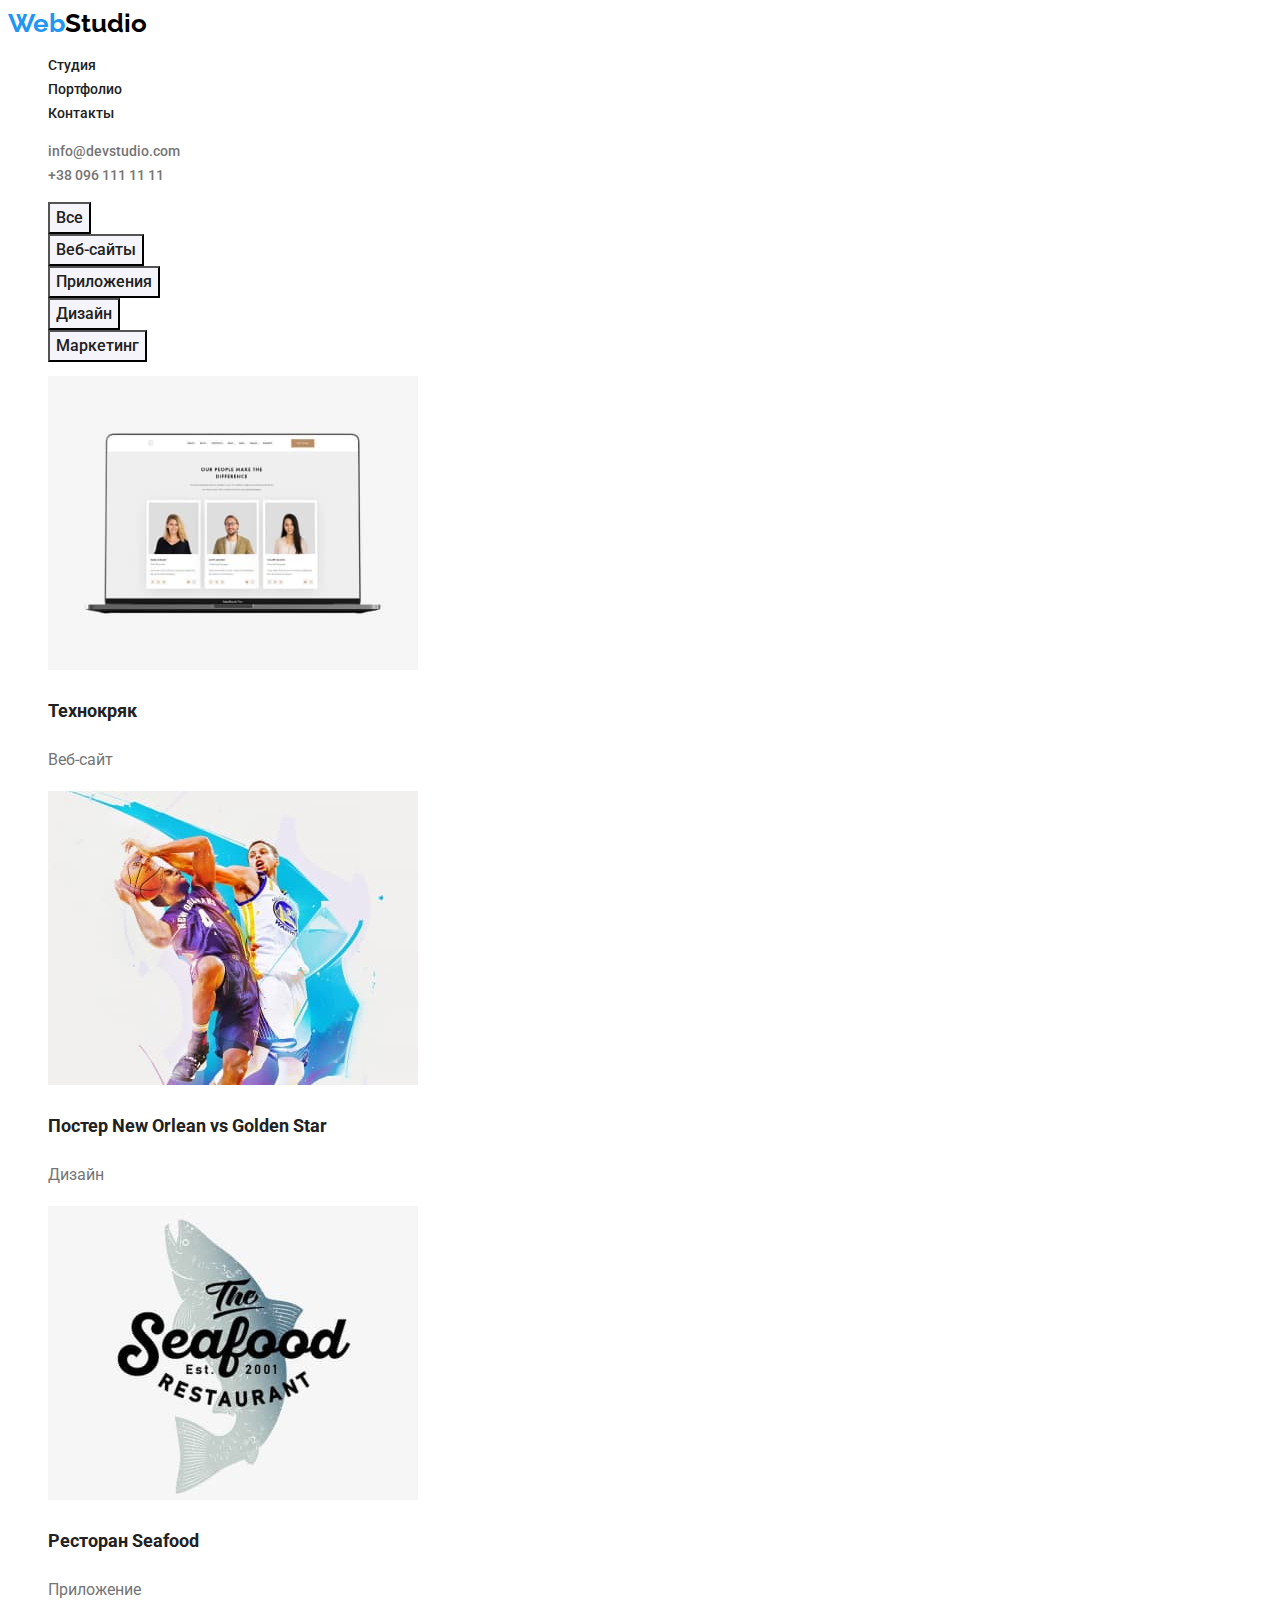
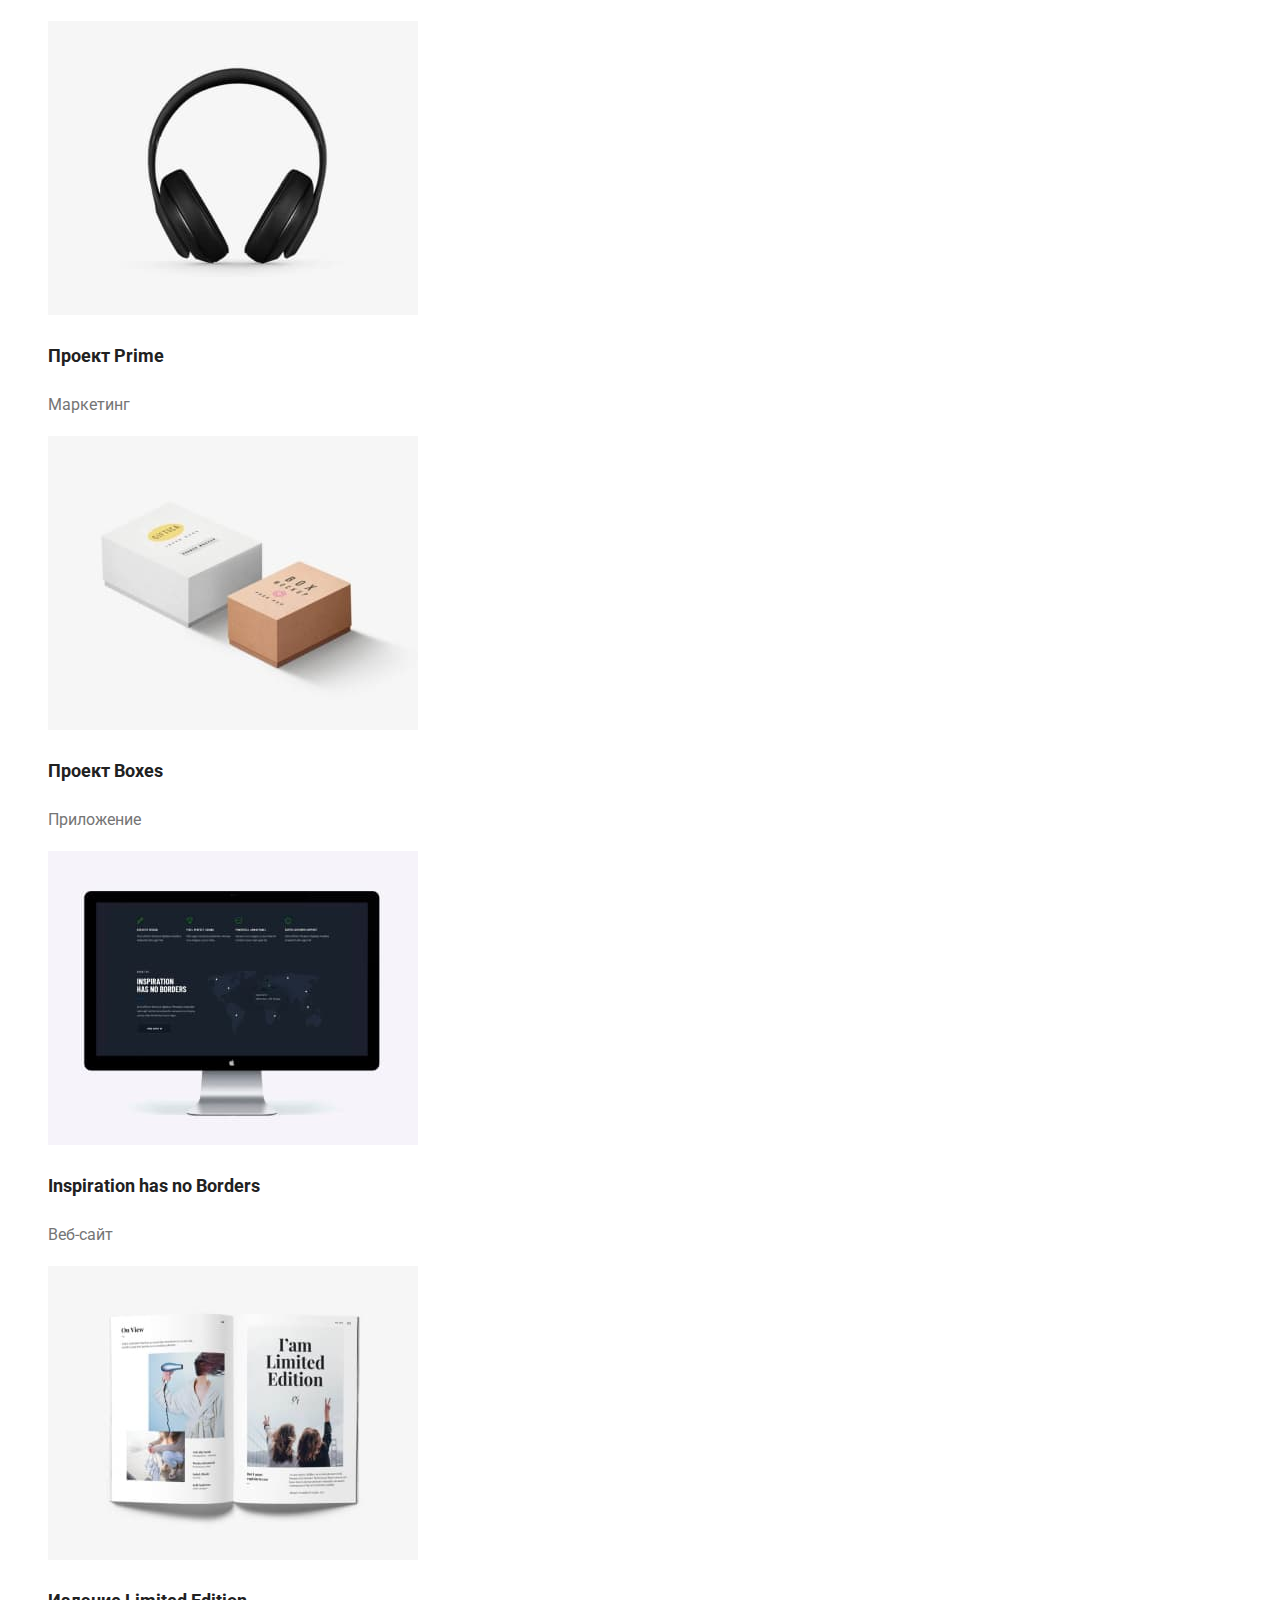
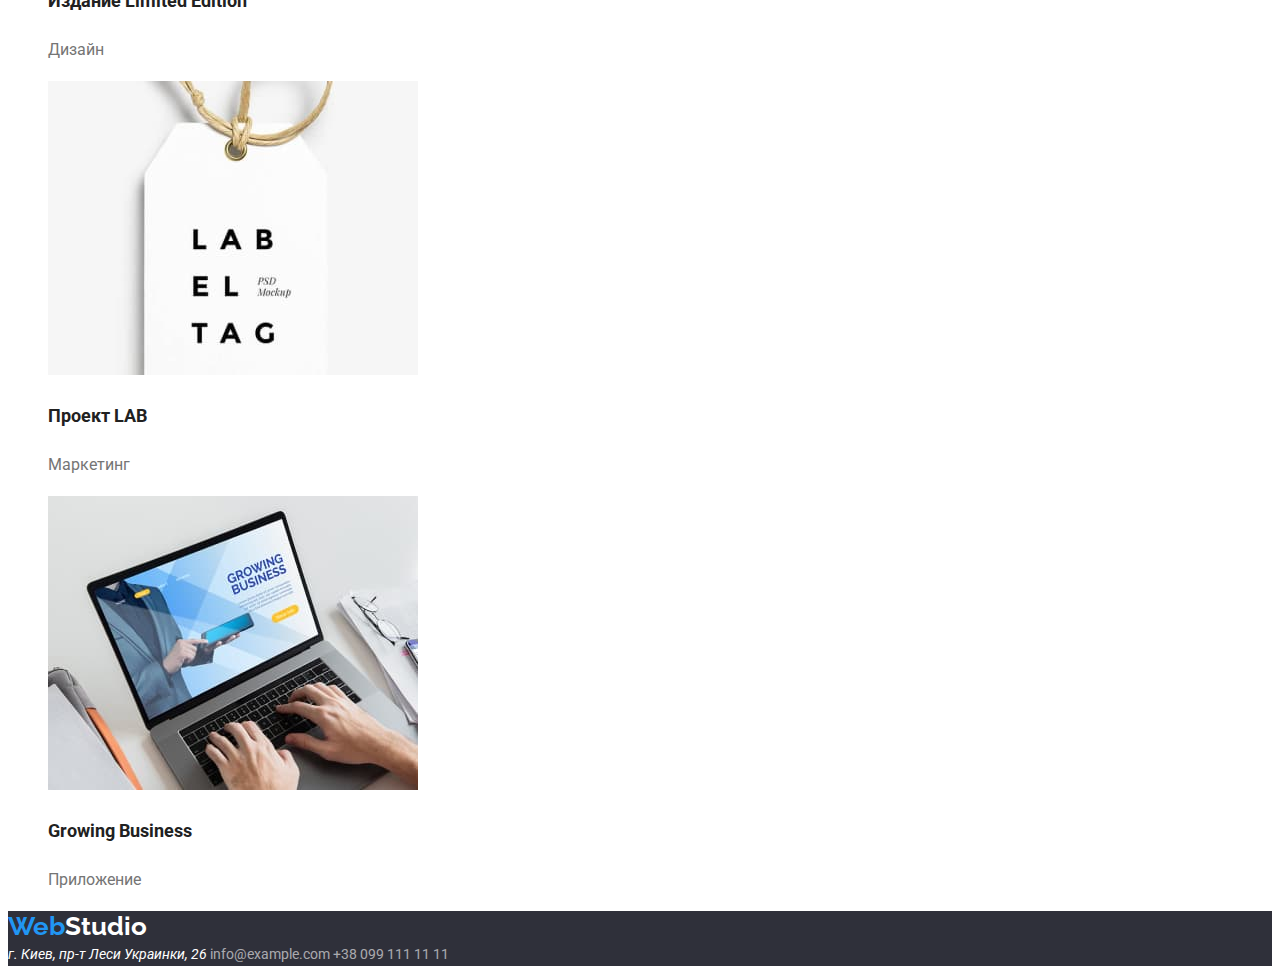
==== portfolio.html @ a35a8c22 "Clone repo2" ====
<!DOCTYPE html>
<html lang="ru">
  <head>
    <meta charset="UTF-8" />
    <meta http-equiv="X-UA-Compatible" content="IE=edge" />
    <meta name="viewport" content="width=device-width, initial-scale=1.0" />
    <title>Портфолио</title>
    <link
      href="https://fonts.googleapis.com/css2?family=Oleo+Script:wght@400;700&family=Raleway:wght@400;700&family=Roboto:wght@400;500;700;900&display=swap"
      rel="stylesheet"
    />
    <link rel="stylesheet" href="./css/styles.css" />
  </head>
  <body>
    <!--Шапка сайта-->
    <header>
      <nav>
        <a class="logo" href="">Web<span class="logo-header">Studio</span></a>
        <ul class="nav">
          <li><a class="nav-link" href="./index.html">Студия</a></li>
          <li><a class="nav-link" href="./portfolio.html">Портфолио</a></li>
          <li><a class="nav-link" href="">Контакты</a></li>
        </ul>
      </nav>
      <ul class="nav">
        <li><a class="nav-contact" href="mailto:info@devstudio.com">info@devstudio.com</a></li>
        <li><a class="nav-contact" href="tel:+380961111111">+38 096 111 11 11</a></li>
      </ul>
    </header>
    <main>
      <section class="content-list">
        <!--Фильтр-->
        <ul class="filter">
          <li><button type="button">Все</button></li>
          <li><button type="button">Веб-сайты</button></li>
          <li><button type="button">Приложения</button></li>
          <li><button type="button">Дизайн</button></li>
          <li><button type="button">Маркетинг</button></li>
        </ul>
        <!--Контент страницы-->
        <ul>
          <li>
            <img src="./images/web1.jpg" alt="Сайт на экране" width="370" />
            <h2>Технокряк</h2>
            <p>Веб-сайт</p>
          </li>

          <li>
            <img src="./images/dys1.jpg" alt="Двое баскетболистов" width="370" />
            <h2>Постер New Orlean vs Golden Star</h2>
            <p>Дизайн</p>
          </li>

          <li>
            <img src="./images/app1.jpg" alt="Заголовок ресторана" width="370" />
            <h2>Ресторан Seafood</h2>
            <p>Приложение</p>
          </li>

          <li>
            <img src="./images/mark1.jpg" alt="Наушники" width="370" />
            <h2>Проект Prime</h2>
            <p>Маркетинг</p>
          </li>

          <li>
            <img src="./images/app2.jpg" alt="Две коробки" width="370" />
            <h2>Проект Boxes</h2>
            <p>Приложение</p>
          </li>

          <li>
            <img src="./images/web2.jpg" alt="Монитор" width="370" />
            <h2>Inspiration has no Borders</h2>
            <p>Веб-сайт</p>
          </li>

          <li>
            <img src="./images/dys2.jpg" alt="Разворот журнала" width="370" />
            <h2>Издание Limited Edition</h2>
            <p>Дизайн</p>
          </li>

          <li>
            <img src="./images/mark2.jpg" alt="Тэг" width="370" />
            <h2>Проект LAB</h2>
            <p>Маркетинг</p>
          </li>

          <li>
            <img src="./images/app3.jpg" alt="Открытый сайт на ноутбуке" width="370" />
            <h2>Growing Business</h2>
            <p>Приложение</p>
          </li>
        </ul>
      </section>
    </main>
    <!--Подвал Сайта-->
    <footer class="foot">
      <a class="logo" href="">Web<span class="logo-footer">Studio</span></a>
      <address class="foot-address">
        г. Киев, пр-т Леси Украинки, 26
        <a class="foot-contact" href="mailto:info@example.com">info@example.com</a>
        <a class="foot-contact" href="tel:+380991111111">+38 099 111 11 11</a>
      </address>
    </footer>
  </body>
</html>
---- css/styles.css ----
/* font-family: Raleway;
font-family: Roboto;
 */
body {
  font-family: Roboto;
  font-style: normal;
  font-weight: 400;
  font-size: 14px;
  line-height: 1.71;
  color: #212121;
}

/* Шапка */
.logo {
  font-family: Raleway;
  font-style: normal;
  font-weight: bold;
  font-size: 26px;
  line-height: 1.19;
  color: #2196f3;
  text-decoration: none;
}
.logo-header {
  color: black;
}
/* Навигация */
ul {
  list-style-type: none;
}
.nav-link {
  text-decoration: none;
  font-weight: 500;
  font-size: 14px;
  line-height: 1.14;
  color: #212121;
}
.nav-link:hover,
.nav-link:focus {
  color: #2196f3;
}
.nav-contact {
  text-decoration: none;
  font-weight: 500;
  font-size: 14px;
  line-height: 1.14;
  color: #757575;
}
.nav-contact:hover,
.nav-contact:focus {
  color: #2196f3;
}
/* Герой */
.hero {
  background-color: #2f303a;
}
.hero h1 {
  font-weight: 900;
  font-size: 44px;
  line-height: 1.36;
  text-transform: uppercase;
  text-align: center;
  color: #ffffff;
}
.hero button {
  font-family: Roboto;
  background-color: #2196f3;
  color: #ffffff;
  font-weight: 700;
  font-size: 16px;
  line-height: 1.88;
  cursor: pointer;
}
.filter button {
  font-family: Roboto;
  background-color: #f5f4fa;
  color: #212121;
  font-weight: 500;
  font-size: 16px;
  line-height: 1.63;
  cursor: pointer;
}
.filter button:hover,
.filter button:focus {
  background-color: #2196f3;
  color: #ffffff;
}
/* Main content */

.content-list h2 {
  font-size: 18px;
  line-height: 2;
}

.content-list p {
  color: #757575;
  font-size: 16px;
  line-height: 1.88;
}

.advantages h2 {
  font-weight: 700px;
  font-size: 14px;
  line-height: 1.14;
  text-transform: uppercase;
}
.advantages p {
  line-height: 1.71;
  color: #757575;
}

.example h2,
.team h2 {
  font-weight: 700;
  font-size: 36px;
  line-height: 1.17;
  text-align: center;
}

.team h3 {
  font-weight: 500;
  font-size: 16px;
  line-height: 1.19;
}

.team p {
  color: #757575;
  font-size: 16px;
  line-height: 1.19;
}

.team {
  background-color: #f5f4fa;
}
.teams {
  background-color: #ffffff;
}

/* Подвал */
.logo-footer {
  color: white;
}

.foot {
  background-color: #2f303a;
}

.foot-address {
  color: #ffffff;
  font-size: 14px;
  line-height: 1.71;
}

.foot-contact {
  text-decoration: none;
  font-style: normal;
  color: rgba(255, 255, 255, 0.6);
  line-height: 1.71;
}

.foot-contact:hover,
.foot-contact:focus {
  color: #2196f3;
}
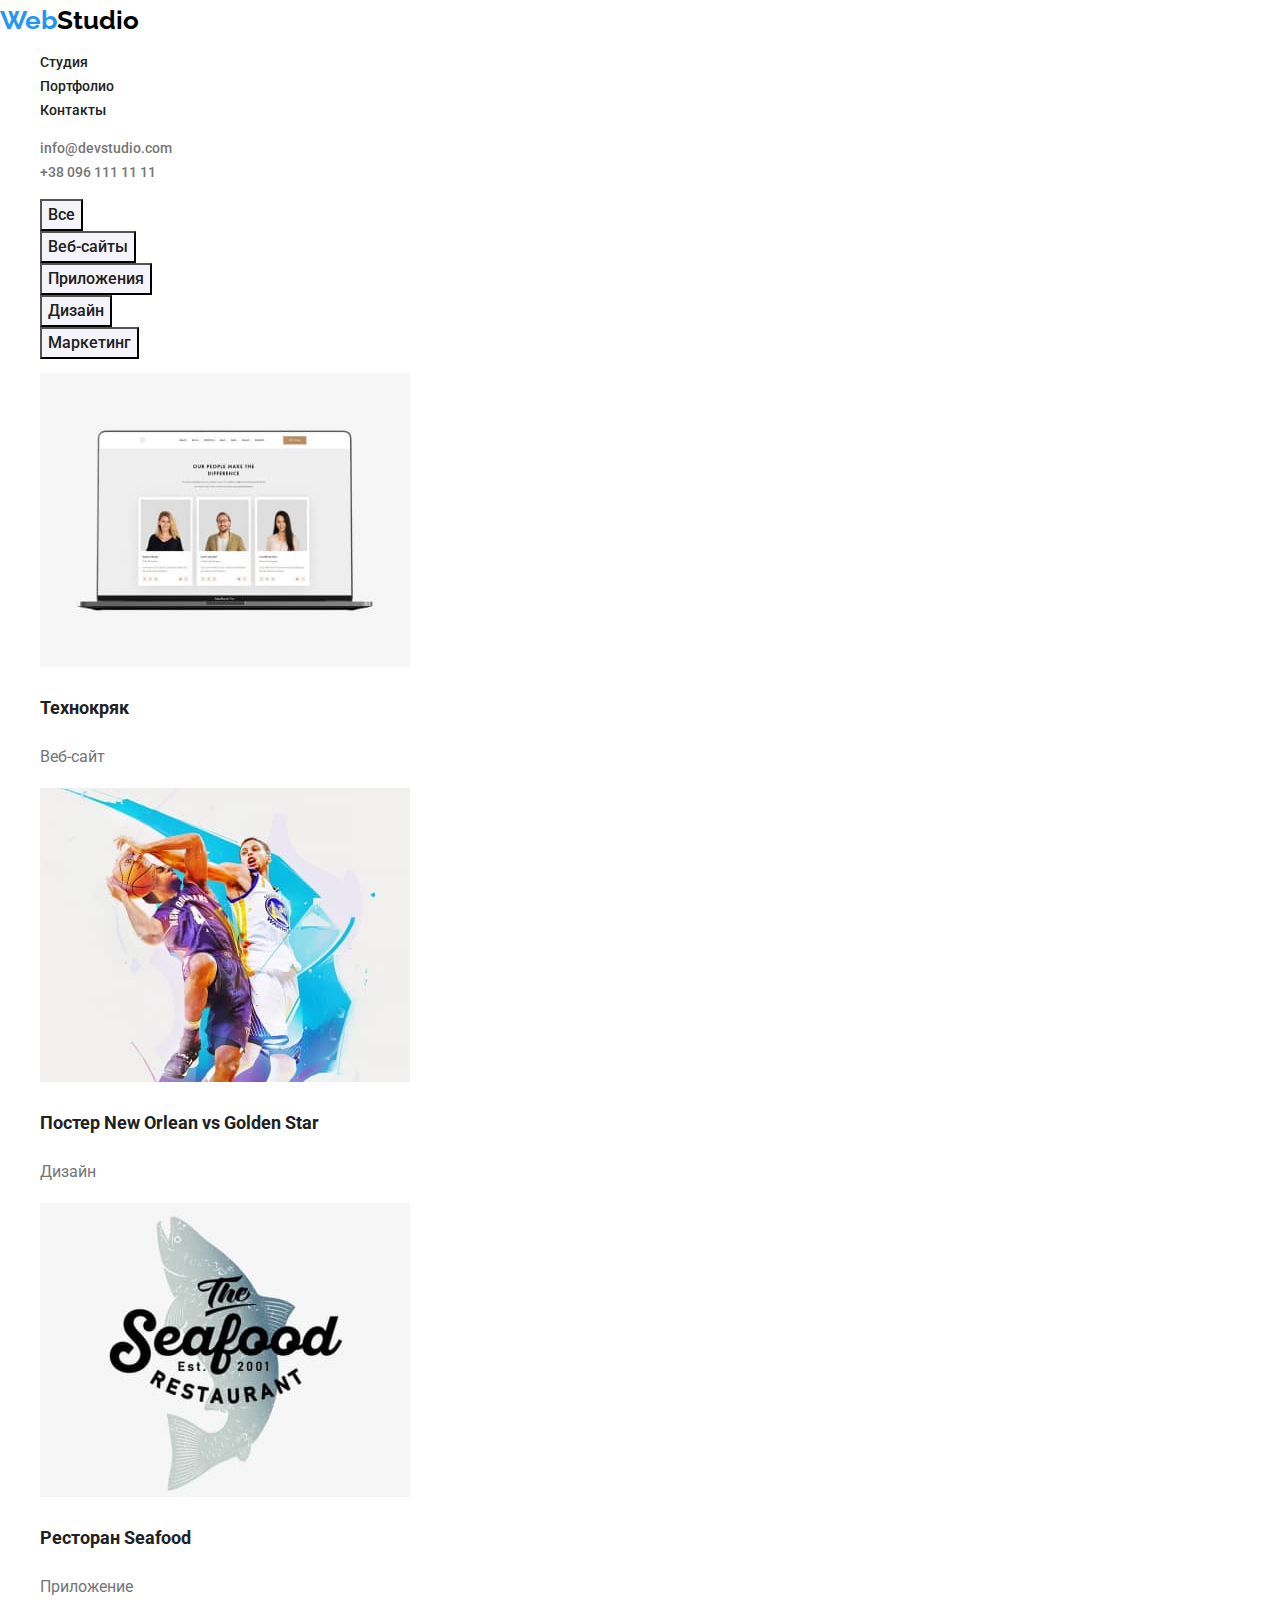
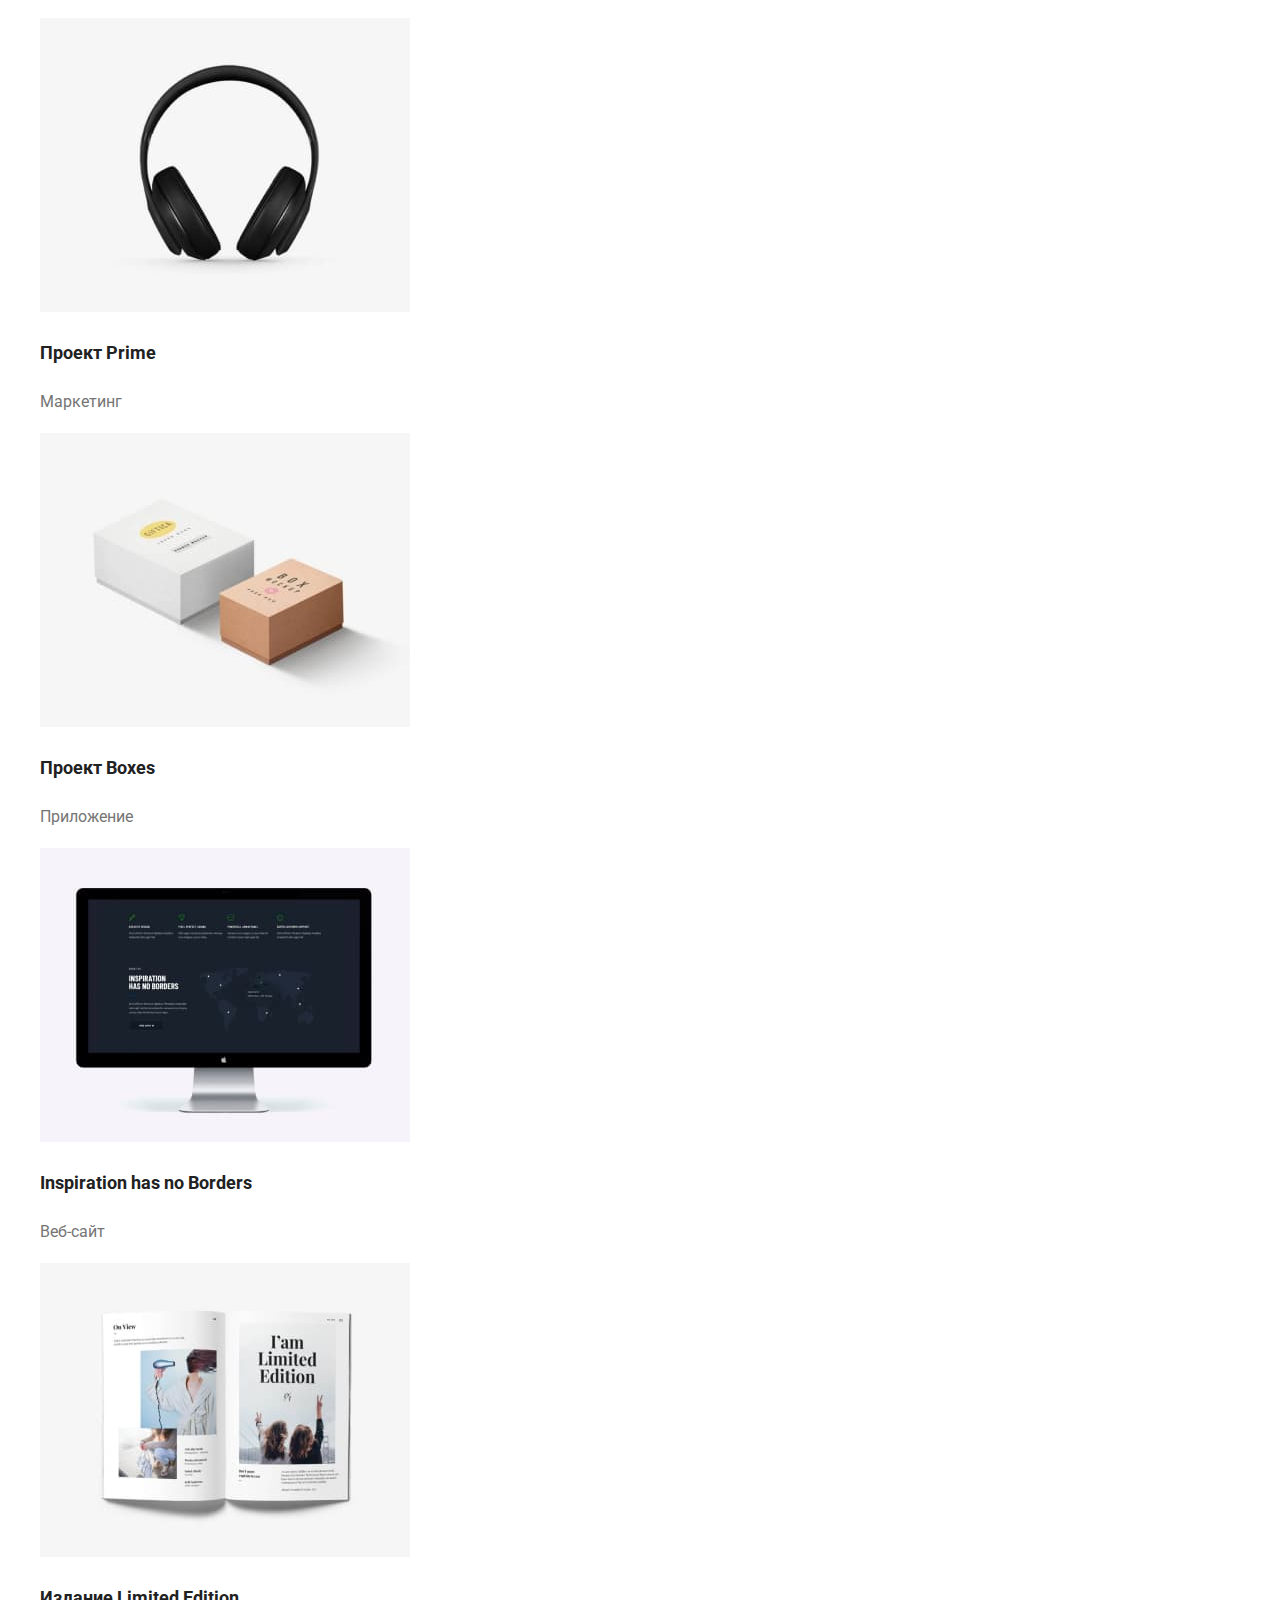
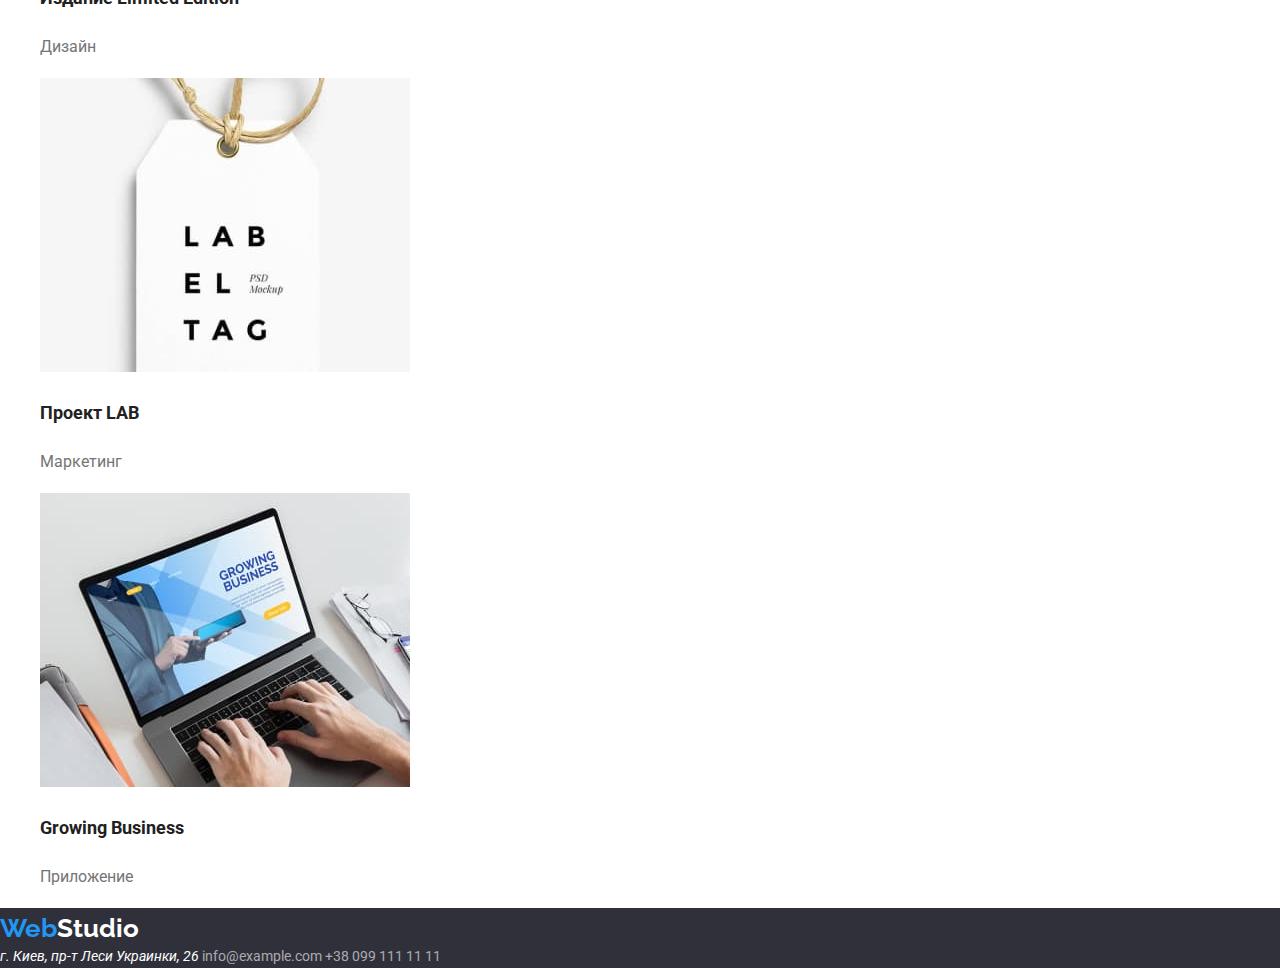
==== commit 6ba64553: "Header make flexes" ====
--- a/portfolio.html
+++ b/portfolio.html
@@ -9,6 +9,7 @@
       href="https://fonts.googleapis.com/css2?family=Oleo+Script:wght@400;700&family=Raleway:wght@400;700&family=Roboto:wght@400;500;700;900&display=swap"
       rel="stylesheet"
     />
+    <link rel="stylesheet" href="./css/modern-normalize.min.css">
     <link rel="stylesheet" href="./css/styles.css" />
   </head>
   <body>
--- a/css/styles.css
+++ b/css/styles.css
@@ -19,14 +19,39 @@
   line-height: 1.19;
   color: #2196f3;
   text-decoration: none;
+  display: inline-block;
+  width: 145px;
+  height: 31px;
+  margin-top: 5px;
+  margin-right: 93px;
 }
+
 .logo-header {
   color: black;
 }
 /* Навигация */
+
+.site-nav {
+  display: flex;
+}
+
+.container-nav {
+  display: flex;
+  justify-content: space-between;
+  align-items: center;
+  padding: 32px 215px;
+}
+
 ul {
   list-style-type: none;
 }
+
+.link {
+  display: flex;
+  justify-content: flex-start;
+  margin-right: 50px;
+}
+
 .nav-link {
   text-decoration: none;
   font-weight: 500;
@@ -37,6 +62,10 @@
 .nav-link:hover,
 .nav-link:focus {
   color: #2196f3;
+}
+
+.auth {
+  display: flex;
 }
 .nav-contact {
   text-decoration: none;
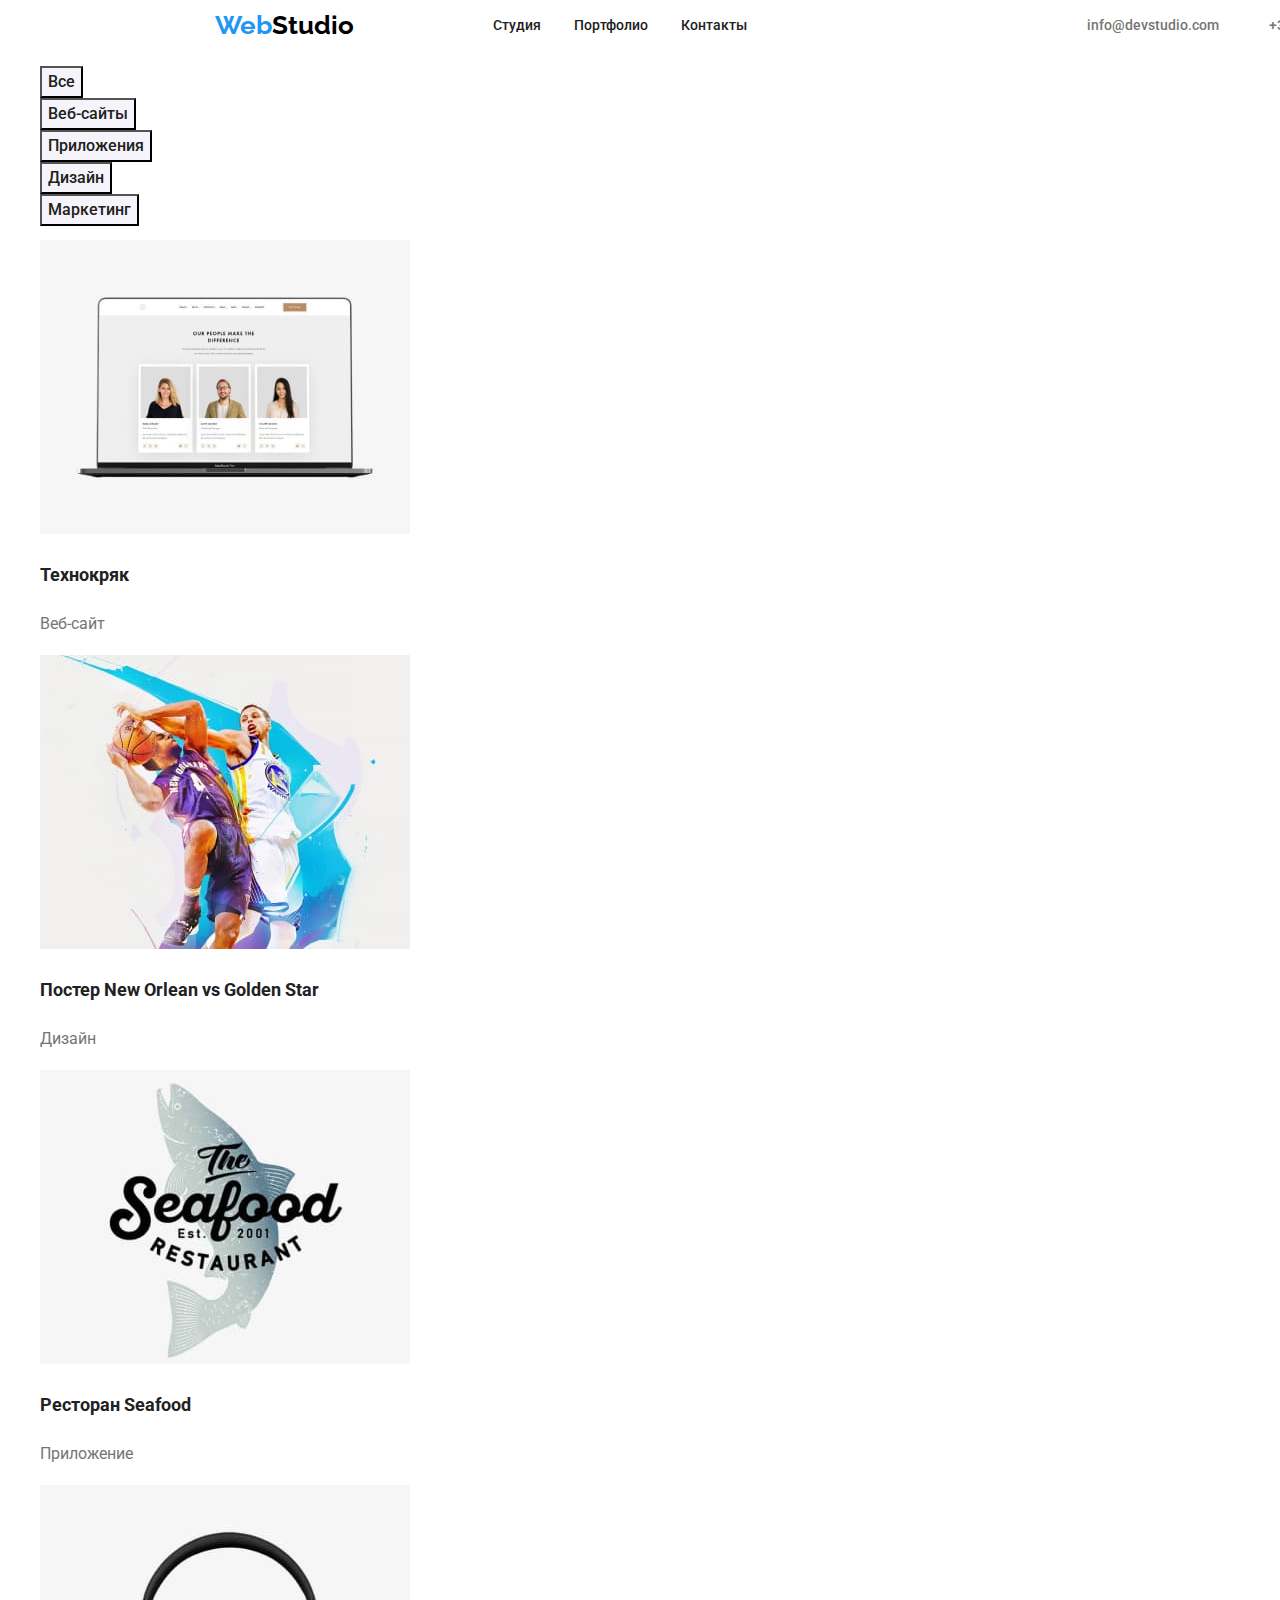
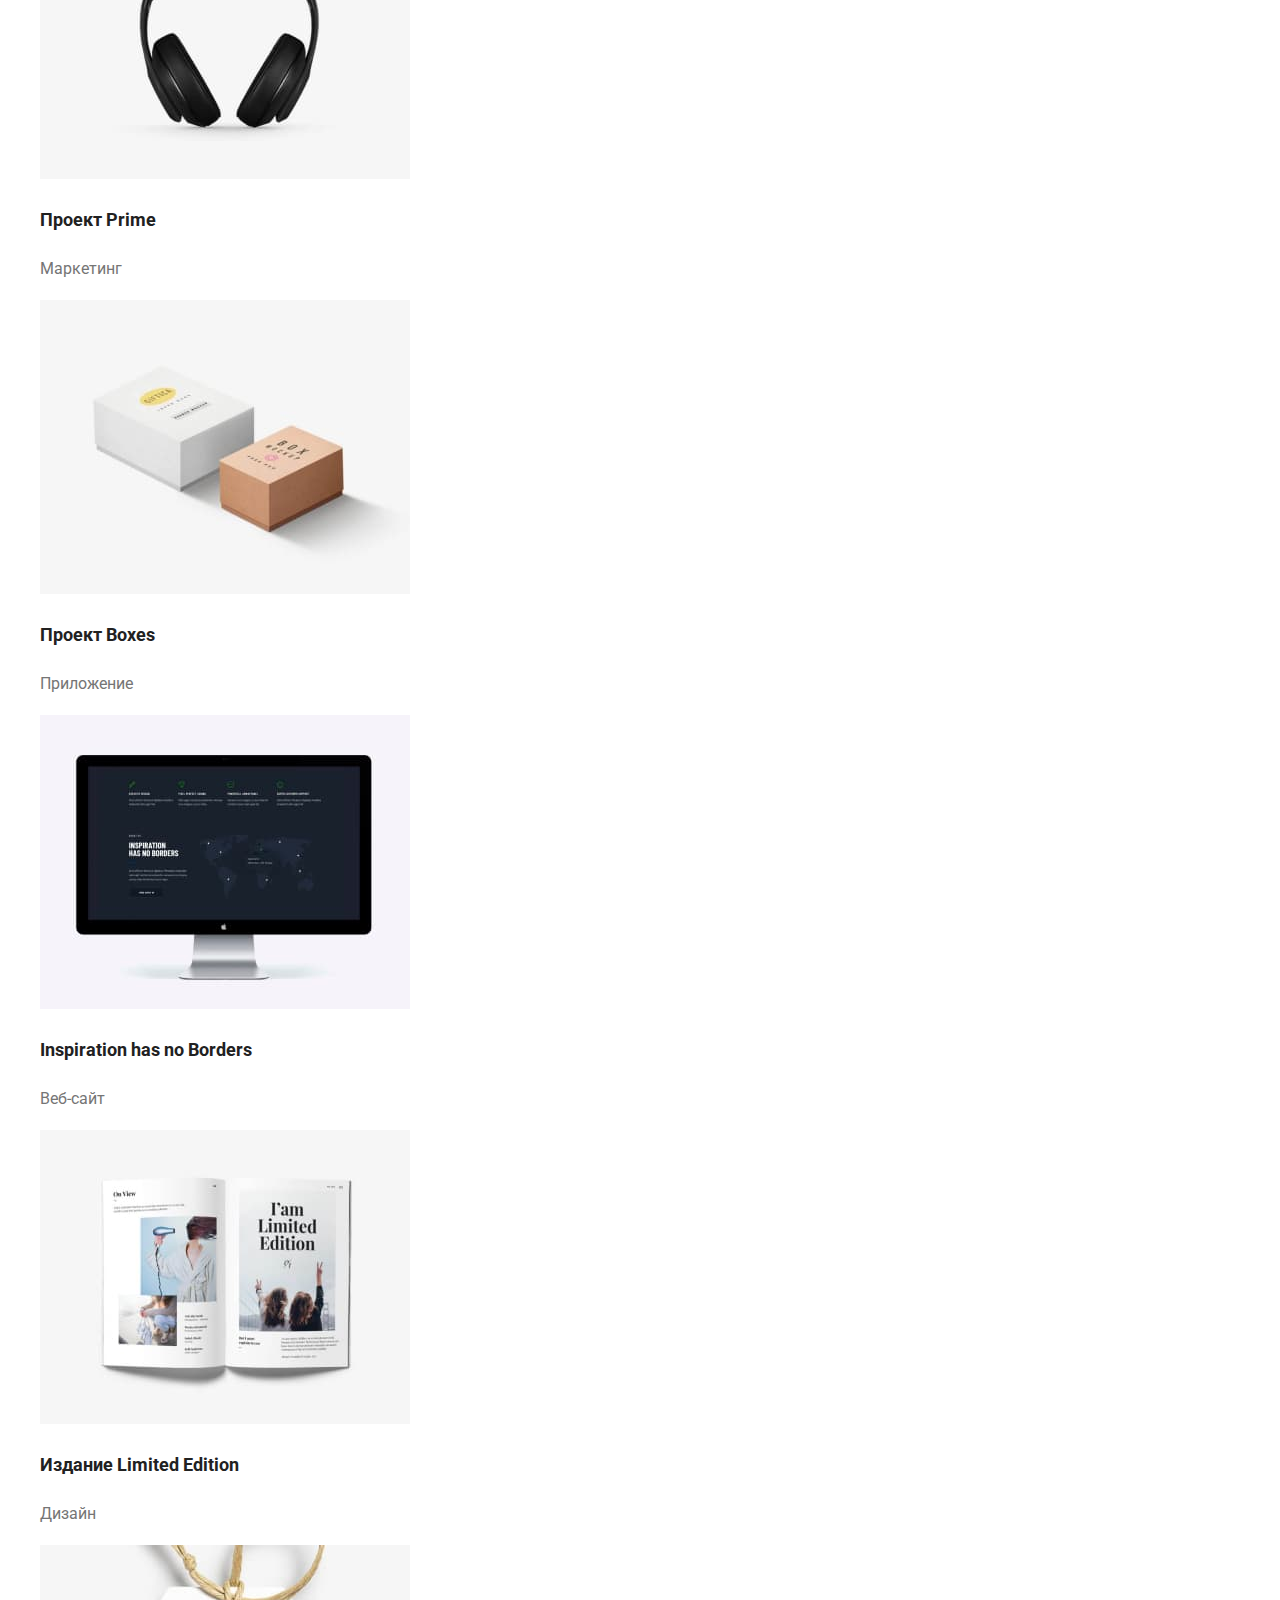
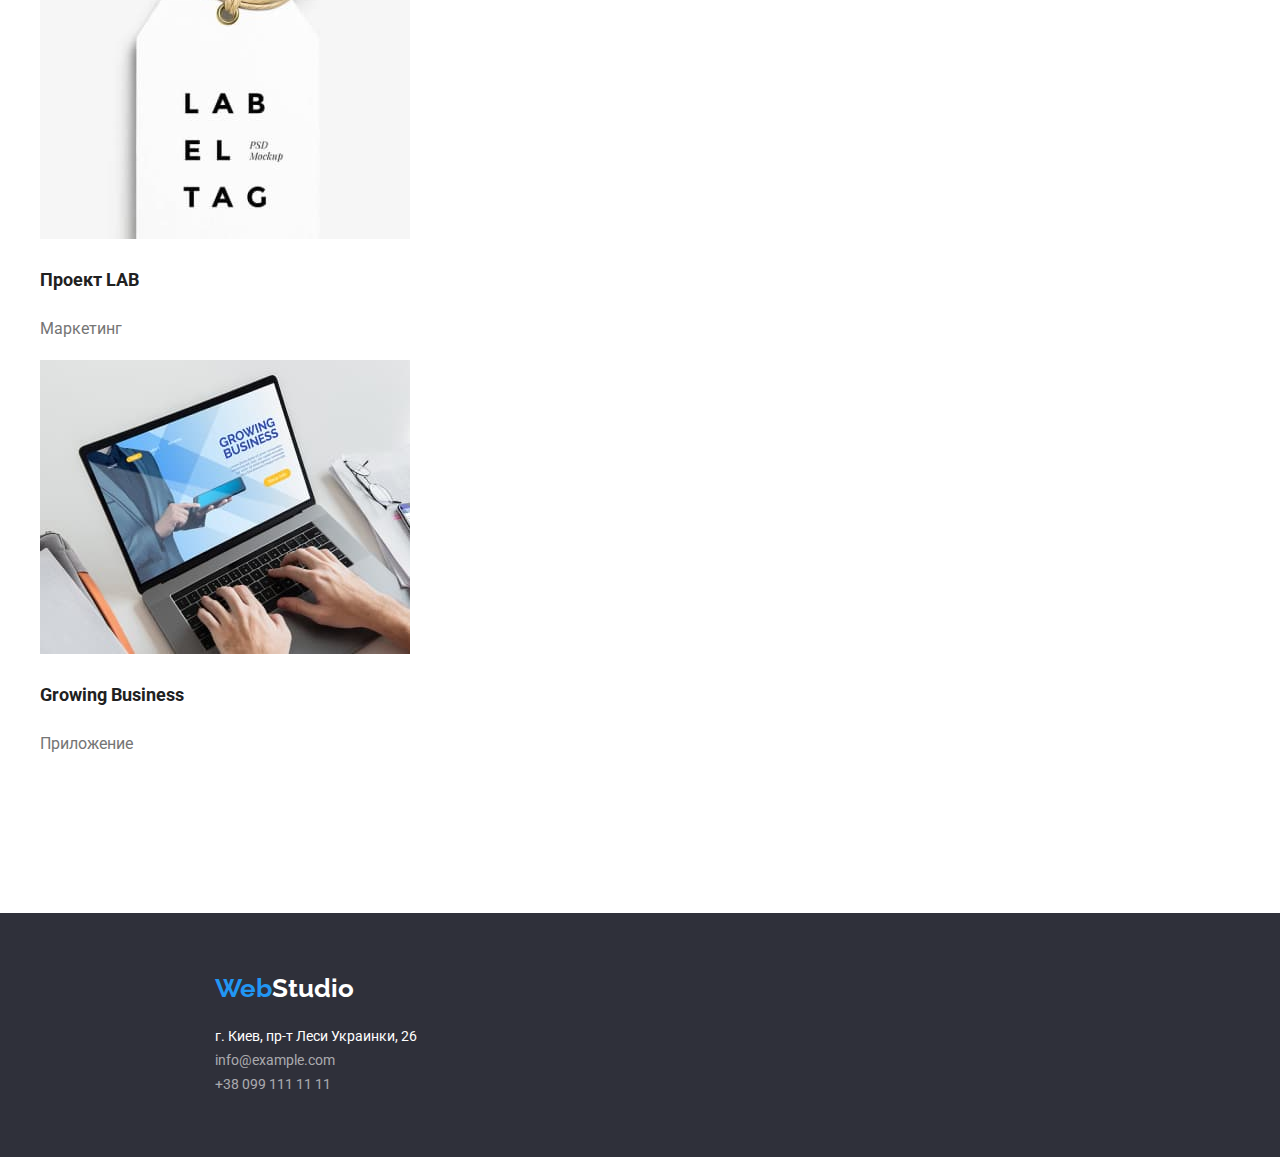
==== commit 9a2ed6a4: "header and footer position" ====
--- a/portfolio.html
+++ b/portfolio.html
@@ -9,24 +9,30 @@
       href="https://fonts.googleapis.com/css2?family=Oleo+Script:wght@400;700&family=Raleway:wght@400;700&family=Roboto:wght@400;500;700;900&display=swap"
       rel="stylesheet"
     />
-    <link rel="stylesheet" href="./css/modern-normalize.min.css">
+    <link rel="stylesheet" href="./css/modern-normalize.min.css" />
     <link rel="stylesheet" href="./css/styles.css" />
   </head>
   <body>
     <!--Шапка сайта-->
-    <header>
-      <nav>
-        <a class="logo" href="">Web<span class="logo-header">Studio</span></a>
-        <ul class="nav">
-          <li><a class="nav-link" href="./index.html">Студия</a></li>
-          <li><a class="nav-link" href="./portfolio.html">Портфолио</a></li>
-          <li><a class="nav-link" href="">Контакты</a></li>
+    <header class="page-header">
+      <div class="container-nav">
+        <nav class="site-nav">
+          <a class="logo" lang="en" href="">Web<span class="logo-header">Studio</span></a>
+          <ul class="link">
+            <li><a class="nav-link" href="./index.html">Студия</a></li>
+            <li><a class="nav-link" href="./portfolio.html">Портфолио</a></li>
+            <li><a class="nav-link" href="">Контакты</a></li>
+          </ul>
+        </nav>
+        <ul class="auth">
+          <li class="auth-contact">
+            <a class="nav-contact" href="mailto:info@devstudio.com">info@devstudio.com</a>
+          </li>
+          <li class="auth-contact">
+            <a class="nav-contact" href="tel:+380961111111">+38 096 111 11 11</a>
+          </li>
         </ul>
-      </nav>
-      <ul class="nav">
-        <li><a class="nav-contact" href="mailto:info@devstudio.com">info@devstudio.com</a></li>
-        <li><a class="nav-contact" href="tel:+380961111111">+38 096 111 11 11</a></li>
-      </ul>
+      </div>
     </header>
     <main>
       <section class="content-list">
@@ -98,12 +104,12 @@
     </main>
     <!--Подвал Сайта-->
     <footer class="foot">
-      <a class="logo" href="">Web<span class="logo-footer">Studio</span></a>
-      <address class="foot-address">
-        г. Киев, пр-т Леси Украинки, 26
-        <a class="foot-contact" href="mailto:info@example.com">info@example.com</a>
-        <a class="foot-contact" href="tel:+380991111111">+38 099 111 11 11</a>
-      </address>
+     <div class="logo-psn"><a class="logo-f" href="">Web<span class="logo-footer">Studio</span></a></div>
+     <div class="foot-psn">
+       <a class="foot-address" href="https://www.google.com.ua/maps/">г. Киев, пр-т Леси Украинки, 26</li>
+      <a class="foot-contact" href="mailto:info@example.com">info@example.com</a>
+    <a class="foot-contact" href="tel:+380991111111">+38 099 111 11 11</a>
+  </div>
     </footer>
   </body>
 </html>
--- a/css/styles.css
+++ b/css/styles.css
@@ -10,6 +10,9 @@
   color: #212121;
 }
 
+header {
+  background-color: #ffffff;
+}
 /* Шапка */
 .logo {
   font-family: Raleway;
@@ -22,7 +25,6 @@
   display: inline-block;
   width: 145px;
   height: 31px;
-  margin-top: 5px;
   margin-right: 93px;
 }
 
@@ -31,25 +33,29 @@
 }
 /* Навигация */
 
-.site-nav {
-  display: flex;
-}
-
 .container-nav {
-  display: flex;
-  justify-content: space-between;
+  width: 1200px;
+  display: flex;
+  margin-left: 200px;
+  margin-right: 200px;
+  padding-left: 15px;
+  padding-right: 15px;
   align-items: center;
-  padding: 32px 215px;
 }
 
 ul {
   list-style-type: none;
 }
 
+.site-nav {
+  display: flex;
+  align-items: center;
+}
+
 .link {
   display: flex;
-  justify-content: flex-start;
-  margin-right: 50px;
+  width: 294px;
+  justify-content: space-between;
 }
 
 .nav-link {
@@ -58,7 +64,10 @@
   font-size: 14px;
   line-height: 1.14;
   color: #212121;
-}
+  margin-top: 32px;
+  margin-bottom: 32px;
+}
+
 .nav-link:hover,
 .nav-link:focus {
   color: #2196f3;
@@ -66,7 +75,11 @@
 
 .auth {
   display: flex;
-}
+  align-items: center;
+  justify-content: flex-end;
+  margin-left: auto;
+}
+
 .nav-contact {
   text-decoration: none;
   font-weight: 500;
@@ -74,10 +87,20 @@
   line-height: 1.14;
   color: #757575;
 }
+
 .nav-contact:hover,
 .nav-contact:focus {
   color: #2196f3;
 }
+
+.auth-contact {
+  margin-right: 50px;
+}
+
+.auth-contact:last-child {
+  margin-right: 0px;
+}
+
 /* Герой */
 .hero {
   background-color: #2f303a;
@@ -165,15 +188,49 @@
 }
 
 /* Подвал */
+.logo-f {
+  font-family: Raleway;
+  font-style: normal;
+  font-weight: bold;
+  font-size: 26px;
+  line-height: 1.19;
+  color: #2196f3;
+  text-decoration: none;
+}
+.logo-psn {
+  box-sizing: border-box;
+  display: block;
+  margin-left: 200px;
+  margin-right: 200px;
+  margin-top: 154px;
+  padding-top: 60px;
+  padding-left: 15px;
+  padding-right: 15px;
+}
+
 .logo-footer {
   color: white;
 }
 
 .foot {
   background-color: #2f303a;
+  height: auto;
+}
+
+.foot-psn {
+  display: flex;
+  flex-direction: column;
+  margin-left: 200px;
+  margin-right: 200px;
+  margin-top: 20px;
+  padding-left: 15px;
+  padding-right: 15px;
+  padding-bottom: 60px;
+  justify-content: space-between;
 }
 
 .foot-address {
+  text-decoration: none;
   color: #ffffff;
   font-size: 14px;
   line-height: 1.71;
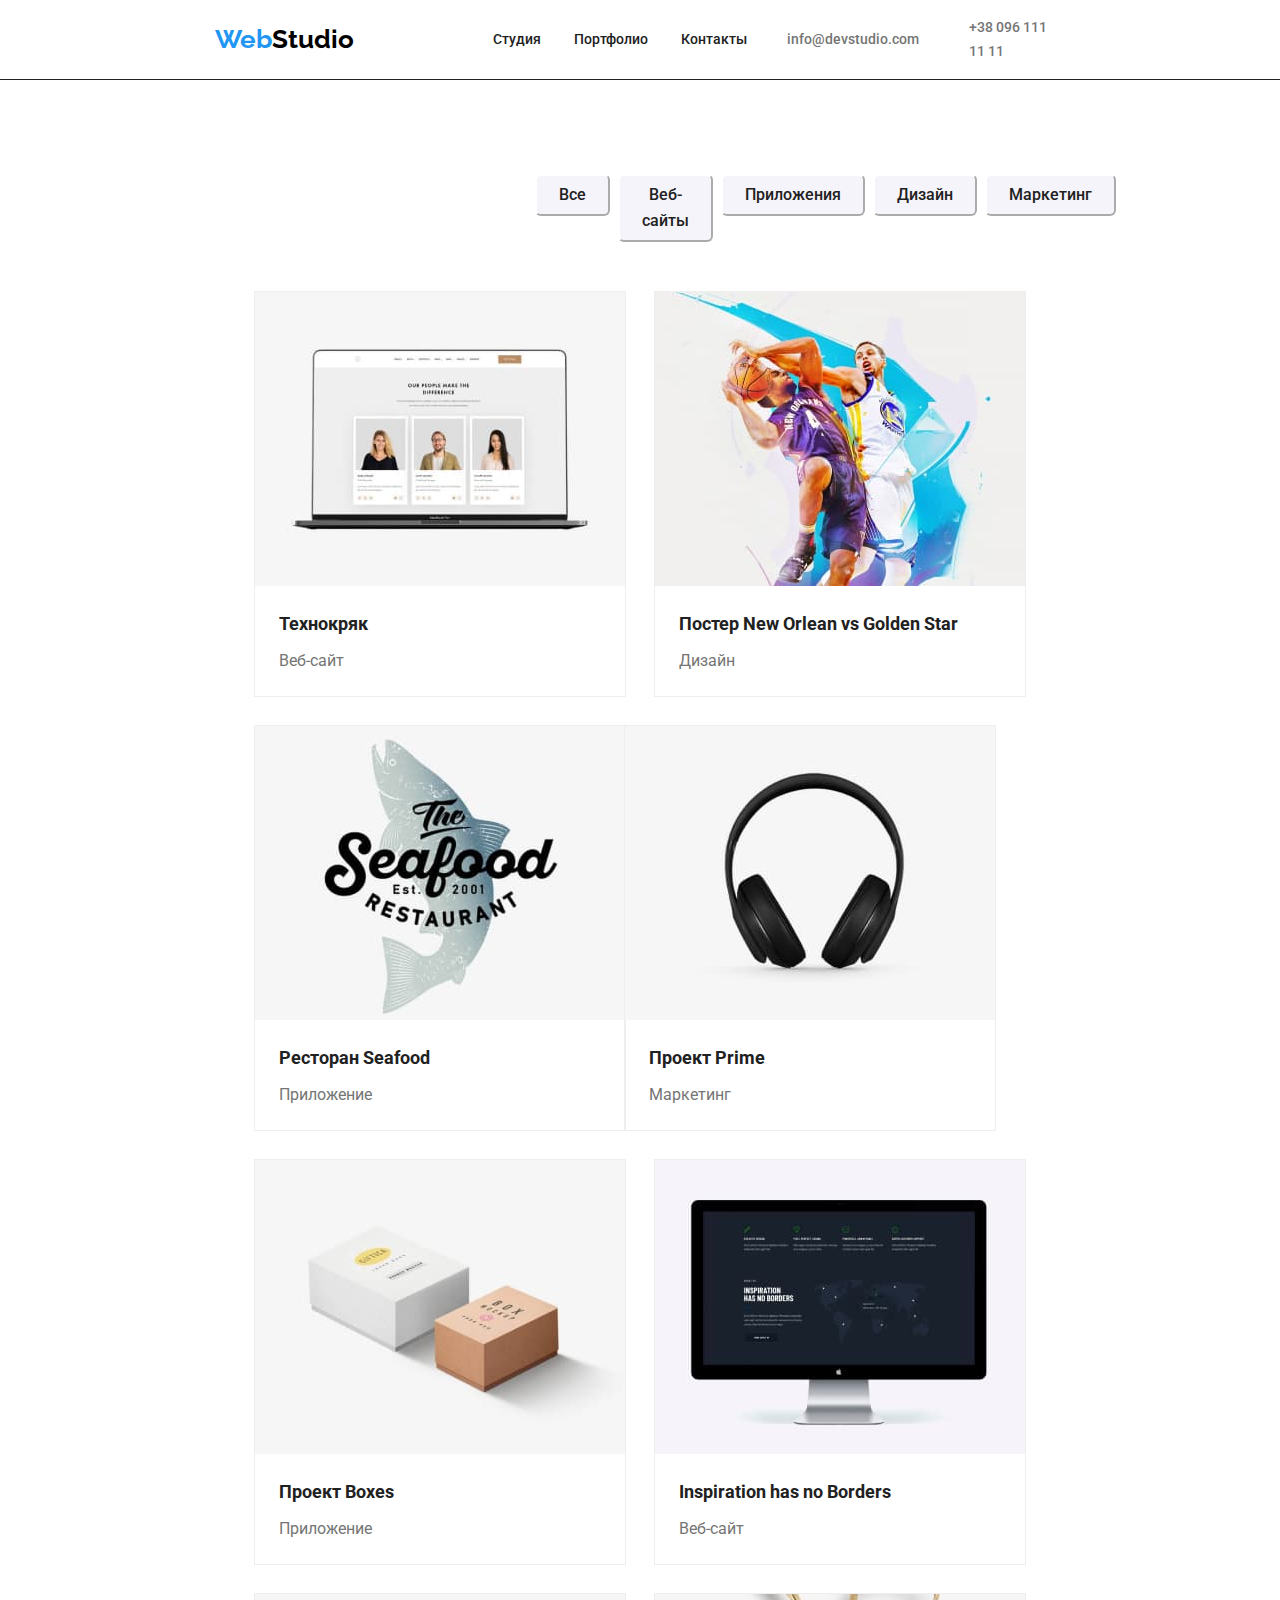
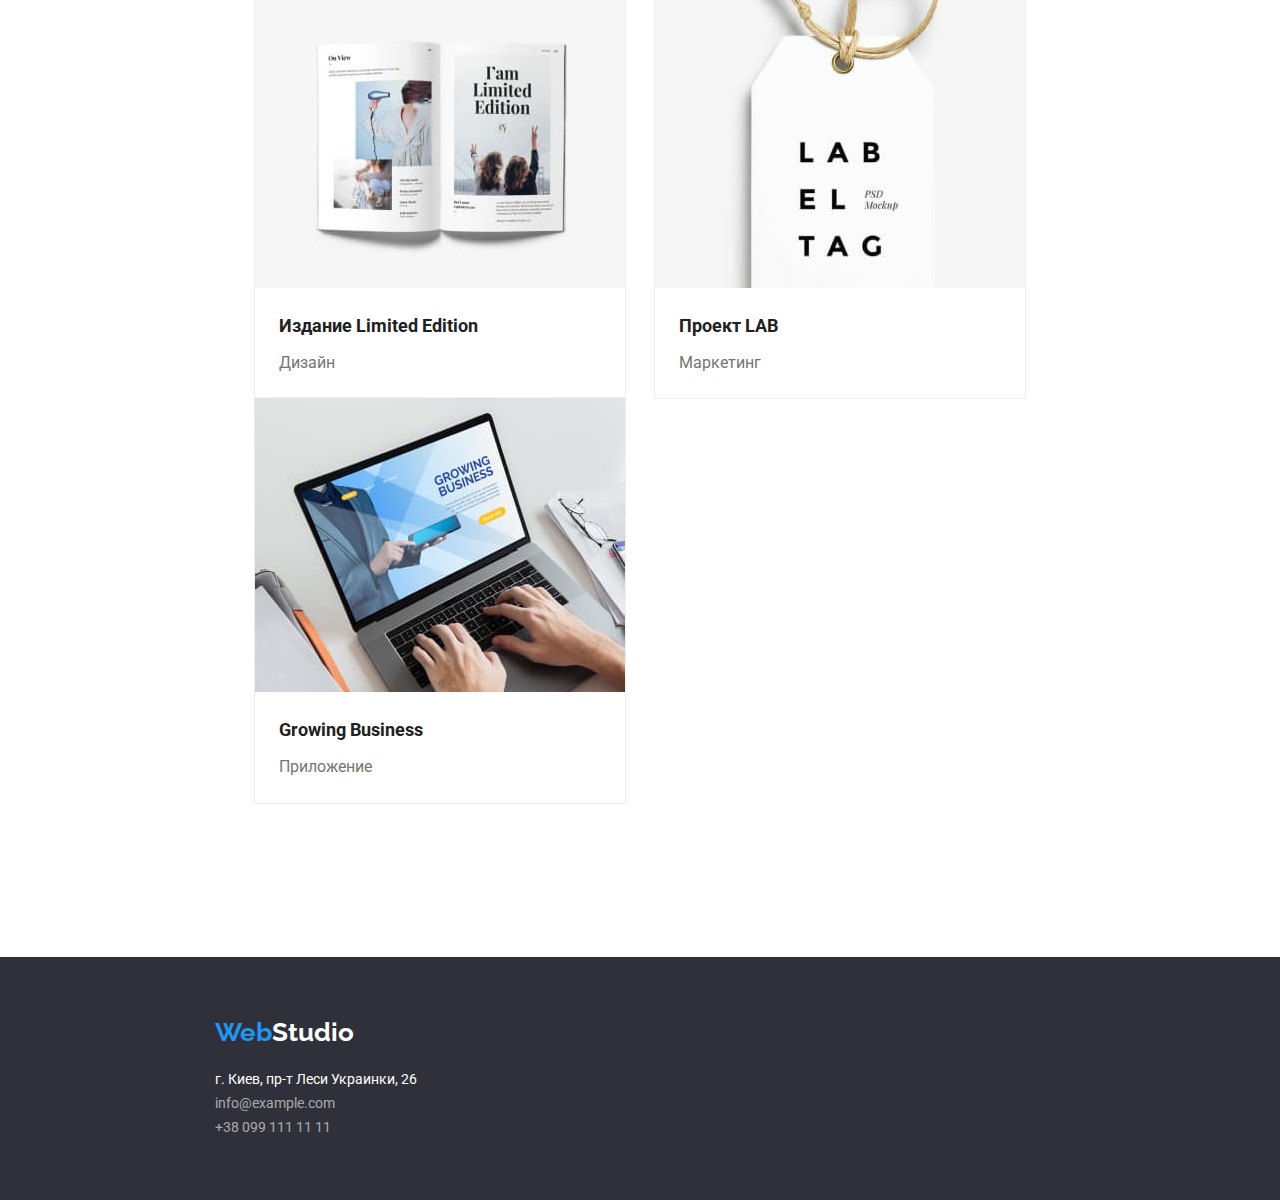
==== commit 2257f379: "Position portfolio" ====
--- a/portfolio.html
+++ b/portfolio.html
@@ -45,60 +45,60 @@
           <li><button type="button">Маркетинг</button></li>
         </ul>
         <!--Контент страницы-->
-        <ul>
-          <li>
+        <ul> <div class="projects">
+          <li class="projects-container">
             <img src="./images/web1.jpg" alt="Сайт на экране" width="370" />
             <h2>Технокряк</h2>
             <p>Веб-сайт</p>
           </li>
 
-          <li>
+          <li class="projects-container">
             <img src="./images/dys1.jpg" alt="Двое баскетболистов" width="370" />
             <h2>Постер New Orlean vs Golden Star</h2>
             <p>Дизайн</p>
           </li>
 
-          <li>
+          <li class="projects-container">
             <img src="./images/app1.jpg" alt="Заголовок ресторана" width="370" />
             <h2>Ресторан Seafood</h2>
             <p>Приложение</p>
           </li>
 
-          <li>
+          <li class="projects-container">
             <img src="./images/mark1.jpg" alt="Наушники" width="370" />
             <h2>Проект Prime</h2>
             <p>Маркетинг</p>
           </li>
 
-          <li>
+          <li class="projects-container">
             <img src="./images/app2.jpg" alt="Две коробки" width="370" />
             <h2>Проект Boxes</h2>
             <p>Приложение</p>
           </li>
 
-          <li>
+          <li class="projects-container">
             <img src="./images/web2.jpg" alt="Монитор" width="370" />
             <h2>Inspiration has no Borders</h2>
             <p>Веб-сайт</p>
           </li>
 
-          <li>
+          <li class="projects-container">
             <img src="./images/dys2.jpg" alt="Разворот журнала" width="370" />
             <h2>Издание Limited Edition</h2>
             <p>Дизайн</p>
           </li>
 
-          <li>
+          <li class="projects-container">
             <img src="./images/mark2.jpg" alt="Тэг" width="370" />
             <h2>Проект LAB</h2>
             <p>Маркетинг</p>
           </li>
 
-          <li>
+          <li class="projects-container">
             <img src="./images/app3.jpg" alt="Открытый сайт на ноутбуке" width="370" />
             <h2>Growing Business</h2>
             <p>Приложение</p>
-          </li>
+          </li></div>
         </ul>
       </section>
     </main>
--- a/css/styles.css
+++ b/css/styles.css
@@ -12,7 +12,12 @@
 
 header {
   background-color: #ffffff;
-}
+  border-color: ECECEC;
+  border-bottom: 1px solid;
+  height: 80px;
+  display: flex;
+}
+
 /* Шапка */
 .logo {
   font-family: Raleway;
@@ -122,6 +127,16 @@
   line-height: 1.88;
   cursor: pointer;
 }
+
+.filter {
+  display: flex;
+  justify-content: flex-start;
+  margin-left: 495px;
+  margin-right: 495px;
+  margin-top: 94px;
+  margin-bottom: 50px;
+}
+
 .filter button {
   font-family: Roboto;
   background-color: #f5f4fa;
@@ -130,7 +145,16 @@
   font-size: 16px;
   line-height: 1.63;
   cursor: pointer;
-}
+  border-radius: 6px;
+  border-color: #ffffff;
+  margin-right: 8px;
+  padding: 6px 22px 6px 22px;
+}
+
+.filter:last-child {
+  margin-left: 0px;
+}
+
 .filter button:hover,
 .filter button:focus {
   background-color: #2196f3;
@@ -138,6 +162,55 @@
 }
 /* Main content */
 
+.projects {
+  display: flex;
+  flex-wrap: wrap;
+  justify-content: flex-start;
+  flex-basis: 1200px;
+  margin-left: 215px;
+  margin-right: 215px;
+  margin-bottom: 0px;
+  padding-left: 0px;
+  padding-right: 0px;
+  padding-top: 0px;
+  padding-bottom: 0px;
+}
+
+.projects-container {
+  display: flex;
+  flex-direction: column;
+  flex-basis: 370px;
+  justify-content: flex-start;
+  text-align: start;
+  margin-bottom: 30px;
+  margin-right: 30px;
+
+  outline: 1px solid #eeeeee;
+}
+
+.projects-container:nth-child(3n) {
+  margin-right: 0;
+}
+
+.projects-container:nth-child(n + 7) {
+  margin-bottom: 0;
+}
+
+.projects-container h2,
+p {
+  margin-left: 24px;
+  margin-right: 24px;
+}
+
+.projects-container h2 {
+  margin-top: 20px;
+  margin-bottom: 0px;
+}
+
+.projects-container p {
+  margin-top: 4px;
+  margin-bottom: 20px;
+}
 .content-list h2 {
   font-size: 18px;
   line-height: 2;
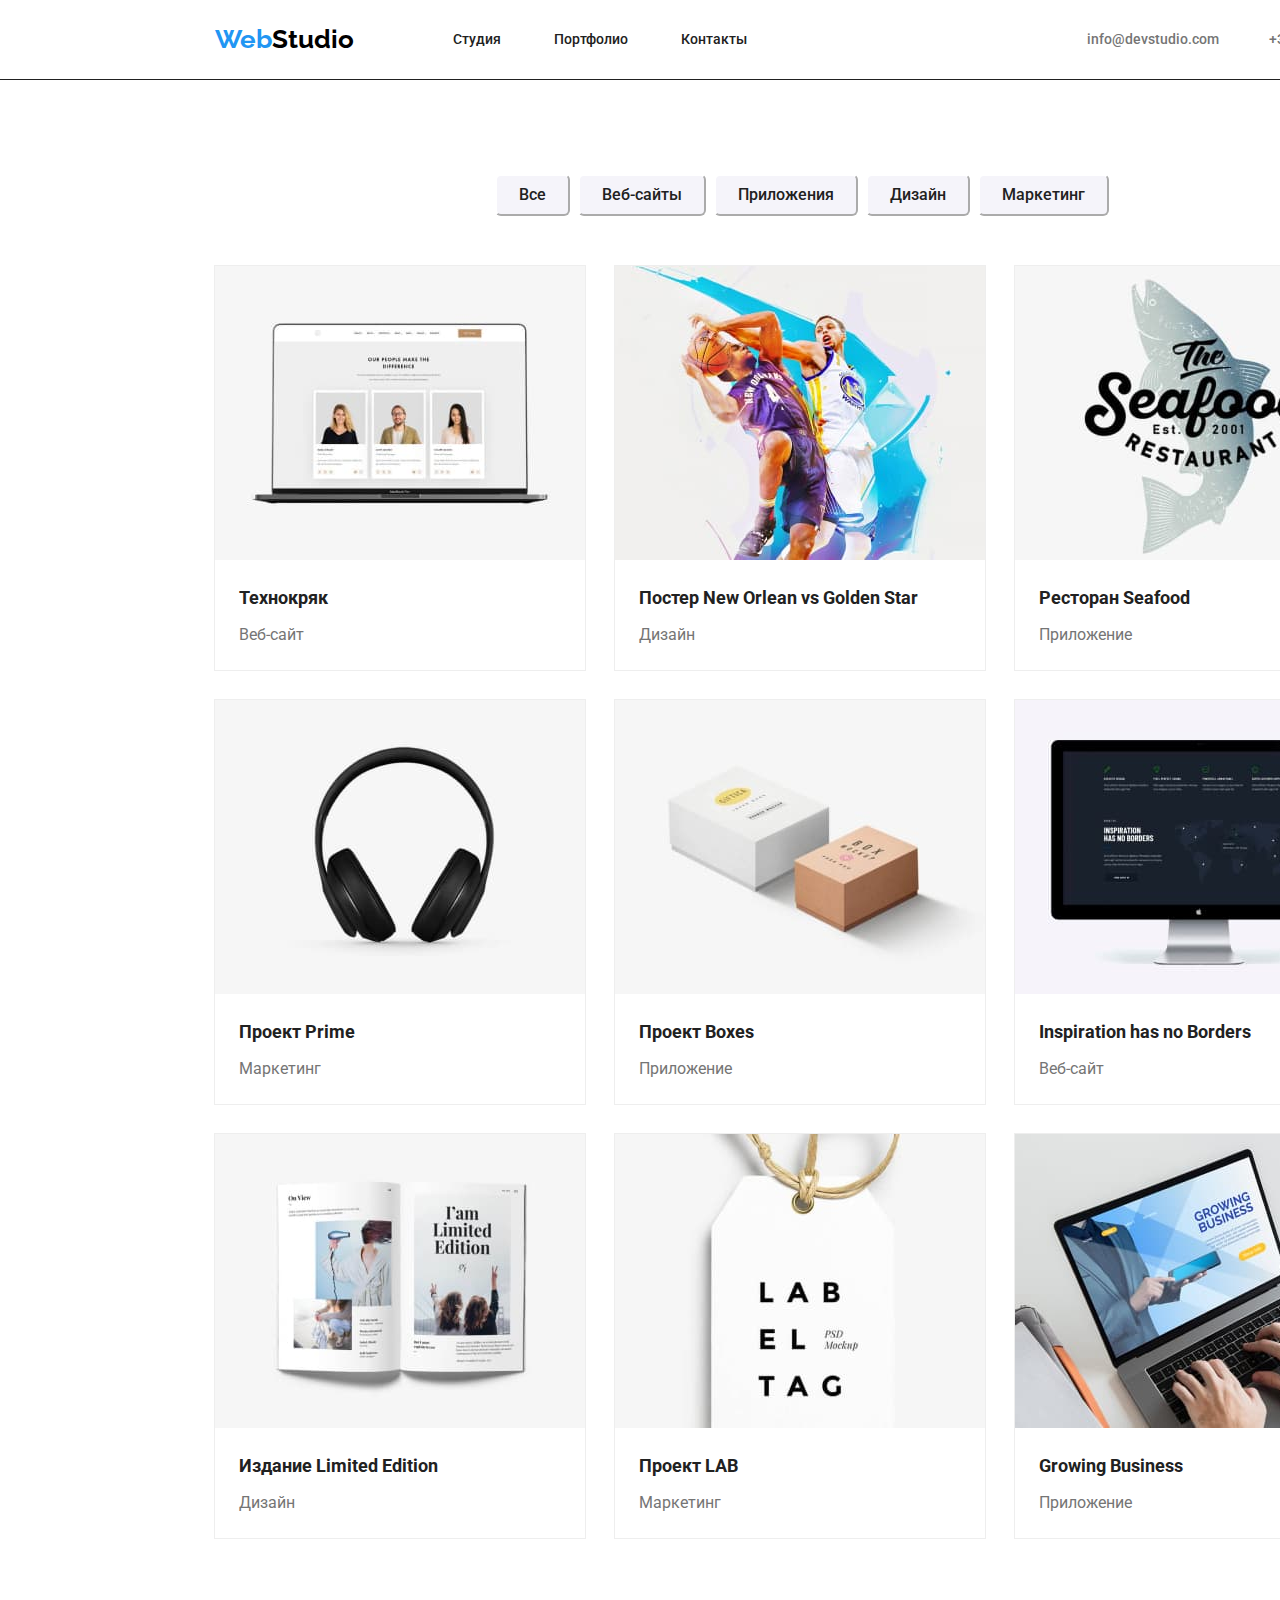
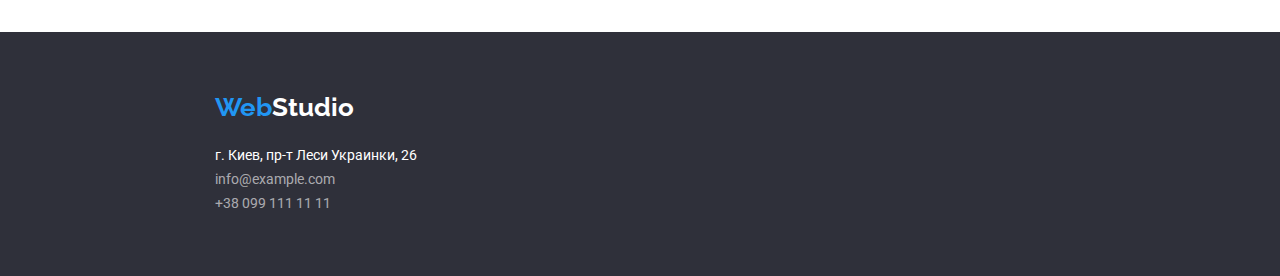
==== commit 906abb0b: "HTML validator checks" ====
--- a/portfolio.html
+++ b/portfolio.html
@@ -45,7 +45,7 @@
           <li><button type="button">Маркетинг</button></li>
         </ul>
         <!--Контент страницы-->
-        <ul> <div class="projects">
+        <ul class="projects">
           <li class="projects-container">
             <img src="./images/web1.jpg" alt="Сайт на экране" width="370" />
             <h2>Технокряк</h2>
@@ -98,18 +98,22 @@
             <img src="./images/app3.jpg" alt="Открытый сайт на ноутбуке" width="370" />
             <h2>Growing Business</h2>
             <p>Приложение</p>
-          </li></div>
+          </li>
         </ul>
       </section>
     </main>
     <!--Подвал Сайта-->
     <footer class="foot">
-     <div class="logo-psn"><a class="logo-f" href="">Web<span class="logo-footer">Studio</span></a></div>
-     <div class="foot-psn">
-       <a class="foot-address" href="https://www.google.com.ua/maps/">г. Киев, пр-т Леси Украинки, 26</li>
-      <a class="foot-contact" href="mailto:info@example.com">info@example.com</a>
-    <a class="foot-contact" href="tel:+380991111111">+38 099 111 11 11</a>
-  </div>
+      <div class="logo-psn">
+        <a class="logo-f" lang="en" href="">Web<span class="logo-footer">Studio</span></a>
+      </div>
+      <div class="foot-psn">
+        <a class="foot-address" href="https://www.google.com.ua/maps/"
+          >г. Киев, пр-т Леси Украинки, 26</a
+        >
+        <a class="foot-contact" href="mailto:info@example.com">info@example.com</a>
+        <a class="foot-contact" href="tel:+380991111111">+38 099 111 11 11</a>
+      </div>
     </footer>
   </body>
 </html>
--- a/css/styles.css
+++ b/css/styles.css
@@ -8,6 +8,7 @@
   font-size: 14px;
   line-height: 1.71;
   color: #212121;
+  width: 1600px;
 }
 
 header {
@@ -109,14 +110,23 @@
 /* Герой */
 .hero {
   background-color: #2f303a;
+  padding-top: 200px;
+  padding-bottom: 200px;
 }
 .hero h1 {
   font-weight: 900;
   font-size: 44px;
   line-height: 1.36;
   text-transform: uppercase;
+  color: #ffffff;
   text-align: center;
-  color: #ffffff;
+  width: 640px;
+  margin-top: 0px;
+  margin-left: 452px;
+  margin-right: 452px;
+  margin-bottom: 30px;
+  padding-left: 28px;
+  padding-right: 28px;
 }
 .hero button {
   font-family: Roboto;
@@ -126,13 +136,20 @@
   font-size: 16px;
   line-height: 1.88;
   cursor: pointer;
+  border-radius: 6px;
+  display: block;
+  text-align: center;
+  padding: 10px 32px 10px 32px;
+  margin-left: 700px;
+  margin-right: 700px;
+  margin-bottom: 0px;
 }
 
 .filter {
   display: flex;
   justify-content: flex-start;
   margin-left: 495px;
-  margin-right: 495px;
+  margin-right: auto;
   margin-top: 94px;
   margin-bottom: 50px;
 }
@@ -169,7 +186,7 @@
   flex-basis: 1200px;
   margin-left: 215px;
   margin-right: 215px;
-  margin-bottom: 0px;
+  margin-bottom: 94px;
   padding-left: 0px;
   padding-right: 0px;
   padding-top: 0px;
@@ -222,6 +239,27 @@
   line-height: 1.88;
 }
 
+.advantages {
+  display: flex;
+  margin-top: 94px;
+  margin-left: 215px;
+  margin-right: 215px;
+  margin-bottom: 94px;
+}
+
+.advantage-item {
+  display: block;
+  text-align: left;
+  width: 270px;
+  margin-left: 0px;
+  margin-right: 30px;
+  padding-right: 5px;
+}
+
+.advantage-item:last-child {
+  margin-right: 0px;
+}
+
 .advantages h2 {
   font-weight: 700px;
   font-size: 14px;
@@ -231,6 +269,24 @@
 .advantages p {
   line-height: 1.71;
   color: #757575;
+  margin-left: 0px;
+  margin-right: 0px;
+}
+
+.example-img {
+  display: flex;
+  margin-left: 215px;
+  margin-right: 215px;
+  margin-bottom: 94px;
+  justify-content: center;
+}
+
+.img-item {
+  margin-right: 30px;
+}
+
+.img-item:last-child {
+  margin-right: 0px;
 }
 
 .example h2,
@@ -241,6 +297,7 @@
   text-align: center;
 }
 
+/* Команда */
 .team h3 {
   font-weight: 500;
   font-size: 16px;
@@ -256,8 +313,38 @@
 .team {
   background-color: #f5f4fa;
 }
+
+.members {
+  display: flex;
+  justify-content: center;
+  margin-top: 50px;
+  margin-left: 215px;
+  margin-right: 215px;
+  padding-bottom: 94px;
+  background-color: #f5f4fa;
+}
+
 .teams {
   background-color: #ffffff;
+  display: flex;
+  flex-direction: column;
+  flex-basis: 270px;
+  border-radius: 6px;
+  text-align: center;
+  margin-right: 30px;
+}
+
+.teams:last-child {
+  margin-right: 0px;
+}
+
+.teams h3 {
+  margin-top: 30px;
+  margin-bottom: 10px;
+}
+
+.teams p {
+  margin-bottom: 30px;
 }
 
 /* Подвал */
@@ -275,7 +362,6 @@
   display: block;
   margin-left: 200px;
   margin-right: 200px;
-  margin-top: 154px;
   padding-top: 60px;
   padding-left: 15px;
   padding-right: 15px;
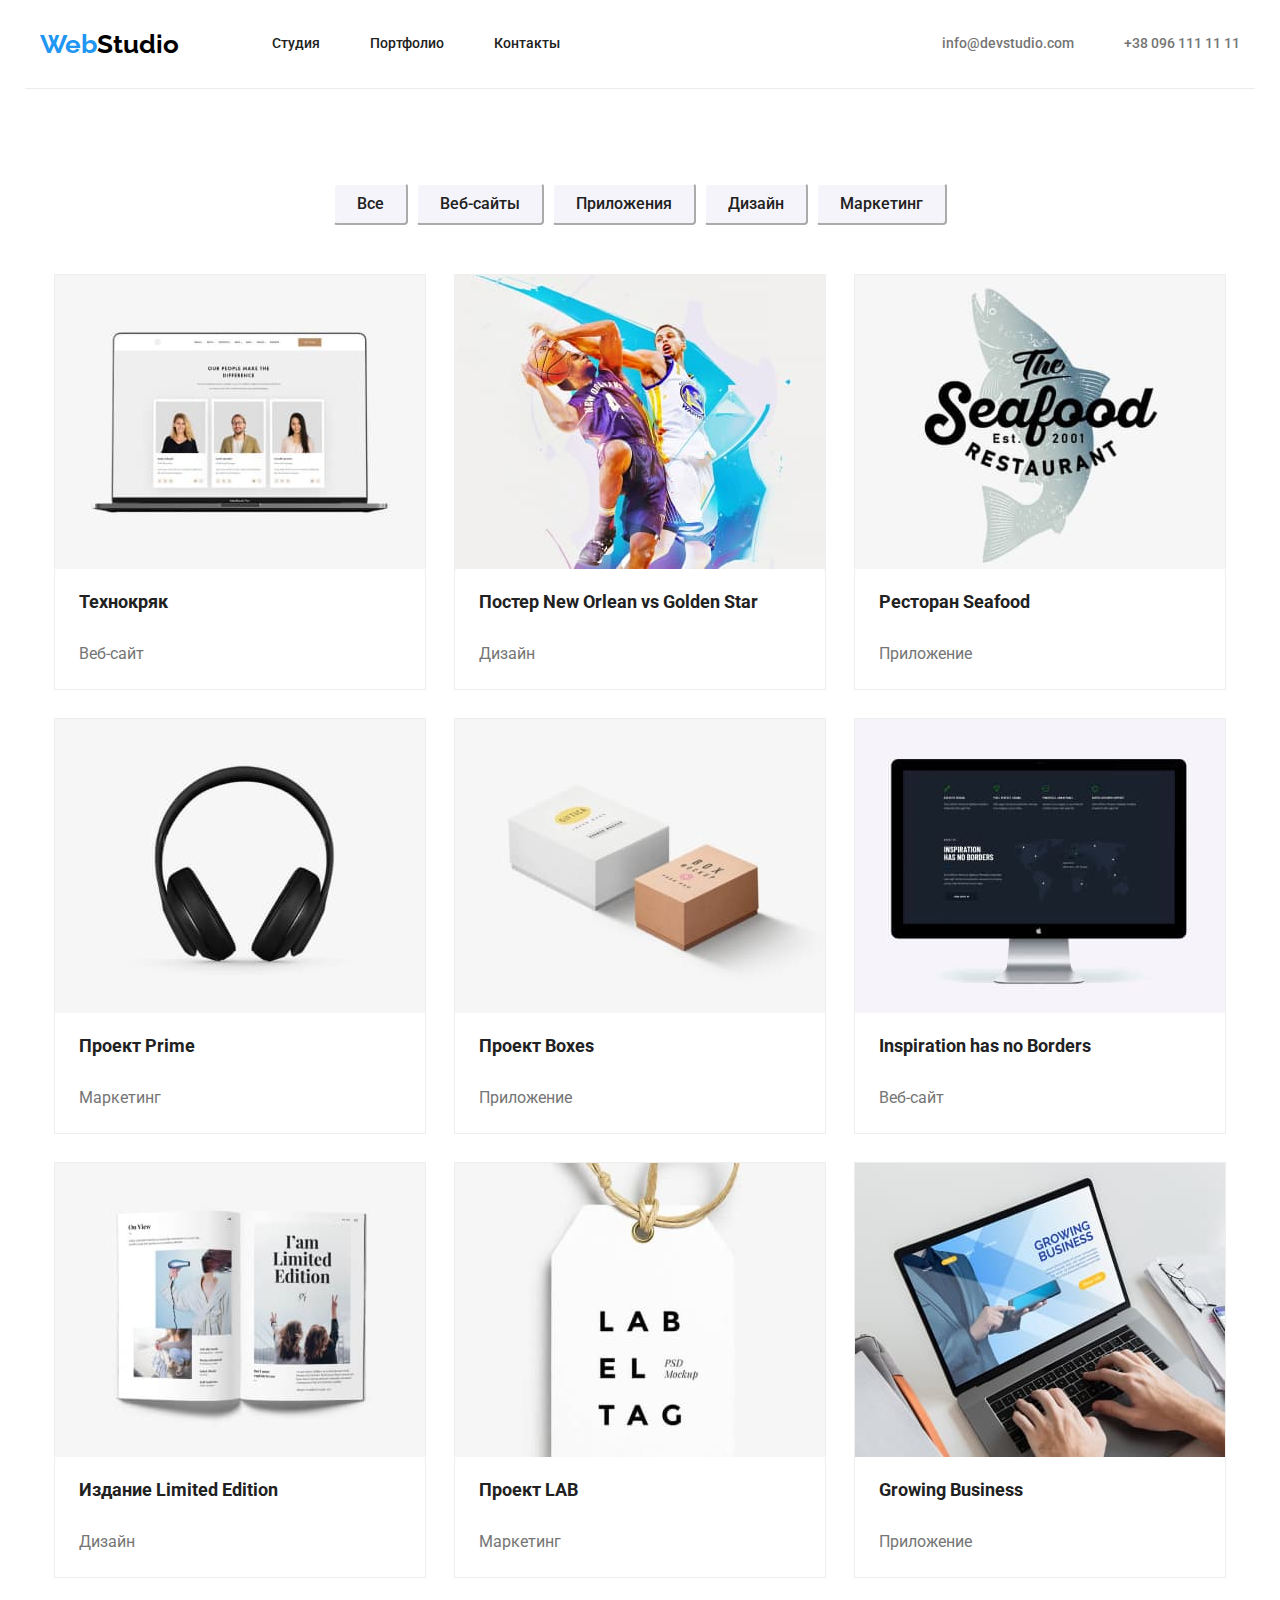
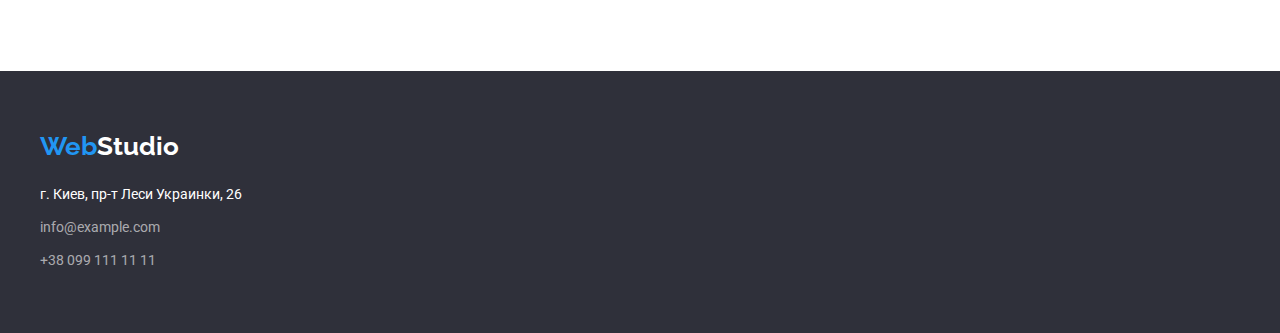
==== commit 1a2ed998: "Edit mistakes" ====
--- a/portfolio.html
+++ b/portfolio.html
@@ -14,14 +14,15 @@
   </head>
   <body>
     <!--Шапка сайта-->
-    <header class="page-header">
+
+    <header>
       <div class="container-nav">
         <nav class="site-nav">
           <a class="logo" lang="en" href="">Web<span class="logo-header">Studio</span></a>
           <ul class="link">
-            <li><a class="nav-link" href="./index.html">Студия</a></li>
-            <li><a class="nav-link" href="./portfolio.html">Портфолио</a></li>
-            <li><a class="nav-link" href="">Контакты</a></li>
+            <li class="links"><a class="nav-link" href="./index.html">Студия</a></li>
+            <li class="links"><a class="nav-link" href="./portfolio.html">Портфолио</a></li>
+            <li class="links"><a class="nav-link" href="">Контакты</a></li>
           </ul>
         </nav>
         <ul class="auth">
@@ -34,85 +35,95 @@
         </ul>
       </div>
     </header>
-    <main>
-      <section class="content-list">
-        <!--Фильтр-->
-        <ul class="filter">
-          <li><button type="button">Все</button></li>
-          <li><button type="button">Веб-сайты</button></li>
-          <li><button type="button">Приложения</button></li>
-          <li><button type="button">Дизайн</button></li>
-          <li><button type="button">Маркетинг</button></li>
-        </ul>
-        <!--Контент страницы-->
-        <ul class="projects">
-          <li class="projects-container">
-            <img src="./images/web1.jpg" alt="Сайт на экране" width="370" />
-            <h2>Технокряк</h2>
-            <p>Веб-сайт</p>
+    <div class="container-content">
+      <main>
+        <section class="content-list">
+          <!--Фильтр-->
+          <ul class="filter">
+            <li class="filter-button"><button type="button">Все</button></li>
+            <li class="filter-button"><button type="button">Веб-сайты</button></li>
+            <li class="filter-button"><button type="button">Приложения</button></li>
+            <li class="filter-button"><button type="button">Дизайн</button></li>
+            <li class="filter-button"><button type="button">Маркетинг</button></li>
+          </ul>
+          <!--Контент страницы-->
+          <ul class="projects">
+            <li class="projects-container">
+              <img src="./images/web1.jpg" alt="Сайт на экране" width="370" />
+              <h2>Технокряк</h2>
+              <p>Веб-сайт</p>
+            </li>
+
+            <li class="projects-container">
+              <img src="./images/dys1.jpg" alt="Двое баскетболистов" width="370" />
+              <h2>Постер New Orlean vs Golden Star</h2>
+              <p>Дизайн</p>
+            </li>
+
+            <li class="projects-container">
+              <img src="./images/app1.jpg" alt="Заголовок ресторана" width="370" />
+              <h2>Ресторан Seafood</h2>
+              <p>Приложение</p>
+            </li>
+
+            <li class="projects-container">
+              <img src="./images/mark1.jpg" alt="Наушники" width="370" />
+              <h2>Проект Prime</h2>
+              <p>Маркетинг</p>
+            </li>
+
+            <li class="projects-container">
+              <img src="./images/app2.jpg" alt="Две коробки" width="370" />
+              <h2>Проект Boxes</h2>
+              <p>Приложение</p>
+            </li>
+
+            <li class="projects-container">
+              <img src="./images/web2.jpg" alt="Монитор" width="370" />
+              <h2>Inspiration has no Borders</h2>
+              <p>Веб-сайт</p>
+            </li>
+
+            <li class="projects-container">
+              <img src="./images/dys2.jpg" alt="Разворот журнала" width="370" />
+              <h2>Издание Limited Edition</h2>
+              <p>Дизайн</p>
+            </li>
+
+            <li class="projects-container">
+              <img src="./images/mark2.jpg" alt="Тэг" width="370" />
+              <h2>Проект LAB</h2>
+              <p>Маркетинг</p>
+            </li>
+
+            <li class="projects-container">
+              <img src="./images/app3.jpg" alt="Открытый сайт на ноутбуке" width="370" />
+              <h2>Growing Business</h2>
+              <p>Приложение</p>
+            </li>
+          </ul>
+        </section>
+      </main>
+    </div>
+    <!--Подвал Сайта-->
+    <footer>
+      <div class="container-foot">
+        <div class="logo-psn">
+          <a class="logo-f" lang="en" href="">Web<span class="logo-footer">Studio</span></a>
+        </div>
+        <ul class="foot-psn">
+          <li class="foot-item">
+            <a class="foot-address" href="https://www.google.com.ua/maps/"
+              >г. Киев, пр-т Леси Украинки, 26</a
+            >
           </li>
-
-          <li class="projects-container">
-            <img src="./images/dys1.jpg" alt="Двое баскетболистов" width="370" />
-            <h2>Постер New Orlean vs Golden Star</h2>
-            <p>Дизайн</p>
+          <li class="foot-item">
+            <a class="foot-contact" href="mailto:info@example.com">info@example.com</a>
           </li>
-
-          <li class="projects-container">
-            <img src="./images/app1.jpg" alt="Заголовок ресторана" width="370" />
-            <h2>Ресторан Seafood</h2>
-            <p>Приложение</p>
-          </li>
-
-          <li class="projects-container">
-            <img src="./images/mark1.jpg" alt="Наушники" width="370" />
-            <h2>Проект Prime</h2>
-            <p>Маркетинг</p>
-          </li>
-
-          <li class="projects-container">
-            <img src="./images/app2.jpg" alt="Две коробки" width="370" />
-            <h2>Проект Boxes</h2>
-            <p>Приложение</p>
-          </li>
-
-          <li class="projects-container">
-            <img src="./images/web2.jpg" alt="Монитор" width="370" />
-            <h2>Inspiration has no Borders</h2>
-            <p>Веб-сайт</p>
-          </li>
-
-          <li class="projects-container">
-            <img src="./images/dys2.jpg" alt="Разворот журнала" width="370" />
-            <h2>Издание Limited Edition</h2>
-            <p>Дизайн</p>
-          </li>
-
-          <li class="projects-container">
-            <img src="./images/mark2.jpg" alt="Тэг" width="370" />
-            <h2>Проект LAB</h2>
-            <p>Маркетинг</p>
-          </li>
-
-          <li class="projects-container">
-            <img src="./images/app3.jpg" alt="Открытый сайт на ноутбуке" width="370" />
-            <h2>Growing Business</h2>
-            <p>Приложение</p>
+          <li class="foot-item">
+            <a class="foot-contact" href="tel:+380991111111">+38 099 111 11 11</a>
           </li>
         </ul>
-      </section>
-    </main>
-    <!--Подвал Сайта-->
-    <footer class="foot">
-      <div class="logo-psn">
-        <a class="logo-f" lang="en" href="">Web<span class="logo-footer">Studio</span></a>
-      </div>
-      <div class="foot-psn">
-        <a class="foot-address" href="https://www.google.com.ua/maps/"
-          >г. Киев, пр-т Леси Украинки, 26</a
-        >
-        <a class="foot-contact" href="mailto:info@example.com">info@example.com</a>
-        <a class="foot-contact" href="tel:+380991111111">+38 099 111 11 11</a>
       </div>
     </footer>
   </body>
--- a/css/styles.css
+++ b/css/styles.css
@@ -8,18 +8,15 @@
   font-size: 14px;
   line-height: 1.71;
   color: #212121;
-  width: 1600px;
-}
-
-header {
-  background-color: #ffffff;
-  border-color: ECECEC;
-  border-bottom: 1px solid;
-  height: 80px;
-  display: flex;
 }
 
 /* Шапка */
+.container-content {
+  width: 1230px;
+  margin-left: auto;
+  margin-right: auto;
+}
+
 .logo {
   font-family: Raleway;
   font-style: normal;
@@ -29,8 +26,6 @@
   color: #2196f3;
   text-decoration: none;
   display: inline-block;
-  width: 145px;
-  height: 31px;
   margin-right: 93px;
 }
 
@@ -40,13 +35,15 @@
 /* Навигация */
 
 .container-nav {
-  width: 1200px;
-  display: flex;
-  margin-left: 200px;
-  margin-right: 200px;
+  display: flex;
+  width: 1230px;
+  margin-left: auto;
+  margin-right: auto;
   padding-left: 15px;
   padding-right: 15px;
   align-items: center;
+  justify-content: center;
+  border-bottom: 1px solid #ececec;
 }
 
 ul {
@@ -60,8 +57,6 @@
 
 .link {
   display: flex;
-  width: 294px;
-  justify-content: space-between;
 }
 
 .nav-link {
@@ -70,8 +65,16 @@
   font-size: 14px;
   line-height: 1.14;
   color: #212121;
-  margin-top: 32px;
-  margin-bottom: 32px;
+}
+
+.links {
+  padding-top: 32px;
+  padding-bottom: 32px;
+  margin-right: 50px;
+}
+
+.links:last-child {
+  margin-right: 0px;
 }
 
 .nav-link:hover,
@@ -101,6 +104,8 @@
 
 .auth-contact {
   margin-right: 50px;
+  padding-top: 32px;
+  padding-bottom: 32px;
 }
 
 .auth-contact:last-child {
@@ -113,6 +118,7 @@
   padding-top: 200px;
   padding-bottom: 200px;
 }
+
 .hero h1 {
   font-weight: 900;
   font-size: 44px;
@@ -120,13 +126,15 @@
   text-transform: uppercase;
   color: #ffffff;
   text-align: center;
-  width: 640px;
+  width: 696px;
+  padding-top: 0px;
+  padding-bottom: 0px;
+  padding-right: 42px;
+  padding-left: 42px;
   margin-top: 0px;
-  margin-left: 452px;
-  margin-right: 452px;
   margin-bottom: 30px;
-  padding-left: 28px;
-  padding-right: 28px;
+  margin-left: auto;
+  margin-right: auto;
 }
 .hero button {
   font-family: Roboto;
@@ -140,15 +148,16 @@
   display: block;
   text-align: center;
   padding: 10px 32px 10px 32px;
-  margin-left: 700px;
-  margin-right: 700px;
-  margin-bottom: 0px;
-}
+  margin-left: auto;
+  margin-right: auto;
+}
+
+/* Фильтр */
 
 .filter {
   display: flex;
-  justify-content: flex-start;
-  margin-left: 495px;
+  justify-content: center;
+  margin-left: auto;
   margin-right: auto;
   margin-top: 94px;
   margin-bottom: 50px;
@@ -162,14 +171,9 @@
   font-size: 16px;
   line-height: 1.63;
   cursor: pointer;
-  border-radius: 6px;
+  border-radius: 4px;
   border-color: #ffffff;
-  margin-right: 8px;
   padding: 6px 22px 6px 22px;
-}
-
-.filter:last-child {
-  margin-left: 0px;
 }
 
 .filter button:hover,
@@ -177,15 +181,20 @@
   background-color: #2196f3;
   color: #ffffff;
 }
+
+.filter-button + .filter-button {
+  margin-left: 8px;
+}
+
 /* Main content */
 
 .projects {
   display: flex;
   flex-wrap: wrap;
-  justify-content: flex-start;
-  flex-basis: 1200px;
-  margin-left: 215px;
-  margin-right: 215px;
+  justify-content: center;
+  flex-basis: 1100px;
+  margin-left: auto;
+  margin-right: auto;
   margin-bottom: 94px;
   padding-left: 0px;
   padding-right: 0px;
@@ -213,17 +222,16 @@
   margin-bottom: 0;
 }
 
+.projects-container h {
+  margin-top: 20px;
+}
+
 .projects-container h2,
 p {
   margin-left: 24px;
   margin-right: 24px;
 }
 
-.projects-container h2 {
-  margin-top: 20px;
-  margin-bottom: 0px;
-}
-
 .projects-container p {
   margin-top: 4px;
   margin-bottom: 20px;
@@ -239,24 +247,25 @@
   line-height: 1.88;
 }
 
+/* Преимущества */
+
 .advantages {
   display: flex;
   margin-top: 94px;
-  margin-left: 215px;
-  margin-right: 215px;
-  margin-bottom: 94px;
+  margin-left: auto;
+  margin-right: auto;
+  margin-bottom: 0;
 }
 
 .advantage-item {
   display: block;
   text-align: left;
   width: 270px;
-  margin-left: 0px;
-  margin-right: 30px;
-  padding-right: 5px;
-}
-
-.advantage-item:last-child {
+  padding-right: 40px;
+}
+
+.advantage-item + .advantage-item {
+  margin-left: 30px;
   margin-right: 0px;
 }
 
@@ -273,20 +282,10 @@
   margin-right: 0px;
 }
 
-.example-img {
-  display: flex;
-  margin-left: 215px;
-  margin-right: 215px;
-  margin-bottom: 94px;
-  justify-content: center;
-}
-
-.img-item {
-  margin-right: 30px;
-}
-
-.img-item:last-child {
-  margin-right: 0px;
+/* Примеры */
+
+.example {
+  margin-top: 94px;
 }
 
 .example h2,
@@ -295,59 +294,91 @@
   font-size: 36px;
   line-height: 1.17;
   text-align: center;
+  margin-bottom: 50px;
+}
+
+.example-img {
+  display: flex;
+  margin-left: auto;
+  margin-right: auto;
+  justify-content: center;
+}
+
+.img-item + .img-item {
+  margin-left: 30px;
+}
+
+.image {
+  display: block;
 }
 
 /* Команда */
-.team h3 {
+
+.team {
+  background-color: #f5f4fa;
+  margin-top: 94px;
+  padding-top: 94px;
+  padding-bottom: 94px;
+}
+
+.members {
+  display: flex;
+  justify-content: center;
+  margin-top: 0px;
+  margin-left: auto;
+  margin-right: auto;
+  background-color: #f5f4fa;
+}
+
+.teams {
+  background-color: #ffffff;
+  display: flex;
+  flex-direction: column;
+  flex-basis: 270px;
+  border-radius: 4px;
+  text-align: center;
+  margin-right: 30px;
+}
+
+.teams:last-child {
+  margin-right: 0px;
+}
+
+.teams h3 {
   font-weight: 500;
   font-size: 16px;
   line-height: 1.19;
-}
-
-.team p {
+  margin-top: 30px;
+  margin-bottom: 10px;
+}
+
+.teams p {
   color: #757575;
   font-size: 16px;
   line-height: 1.19;
-}
-
-.team {
-  background-color: #f5f4fa;
-}
-
-.members {
-  display: flex;
-  justify-content: center;
-  margin-top: 50px;
-  margin-left: 215px;
-  margin-right: 215px;
-  padding-bottom: 94px;
-  background-color: #f5f4fa;
-}
-
-.teams {
-  background-color: #ffffff;
-  display: flex;
-  flex-direction: column;
-  flex-basis: 270px;
-  border-radius: 6px;
-  text-align: center;
-  margin-right: 30px;
-}
-
-.teams:last-child {
-  margin-right: 0px;
-}
-
-.teams h3 {
-  margin-top: 30px;
-  margin-bottom: 10px;
-}
-
-.teams p {
   margin-bottom: 30px;
 }
 
 /* Подвал */
+
+footer {
+  background-color: #2f303a;
+}
+
+.container-foot {
+  width: 1230px;
+  margin-left: auto;
+  margin-right: auto;
+}
+
+.logo-psn {
+  display: block;
+  margin-left: auto;
+  margin-right: auto;
+  padding-top: 60px;
+  padding-left: 15px;
+}
+
 .logo-f {
   font-family: Raleway;
   font-style: normal;
@@ -357,35 +388,29 @@
   color: #2196f3;
   text-decoration: none;
 }
-.logo-psn {
-  box-sizing: border-box;
-  display: block;
-  margin-left: 200px;
-  margin-right: 200px;
-  padding-top: 60px;
-  padding-left: 15px;
-  padding-right: 15px;
-}
 
 .logo-footer {
   color: white;
 }
 
-.foot {
-  background-color: #2f303a;
-  height: auto;
-}
-
 .foot-psn {
   display: flex;
   flex-direction: column;
-  margin-left: 200px;
-  margin-right: 200px;
+  margin-left: auto;
+  margin-right: auto;
   margin-top: 20px;
+  margin-bottom: 0px;
   padding-left: 15px;
   padding-right: 15px;
   padding-bottom: 60px;
-  justify-content: space-between;
+}
+
+.foot-item {
+  margin-bottom: 9px;
+}
+
+.foot-item:last-child {
+  margin-bottom: 0px;
 }
 
 .foot-address {
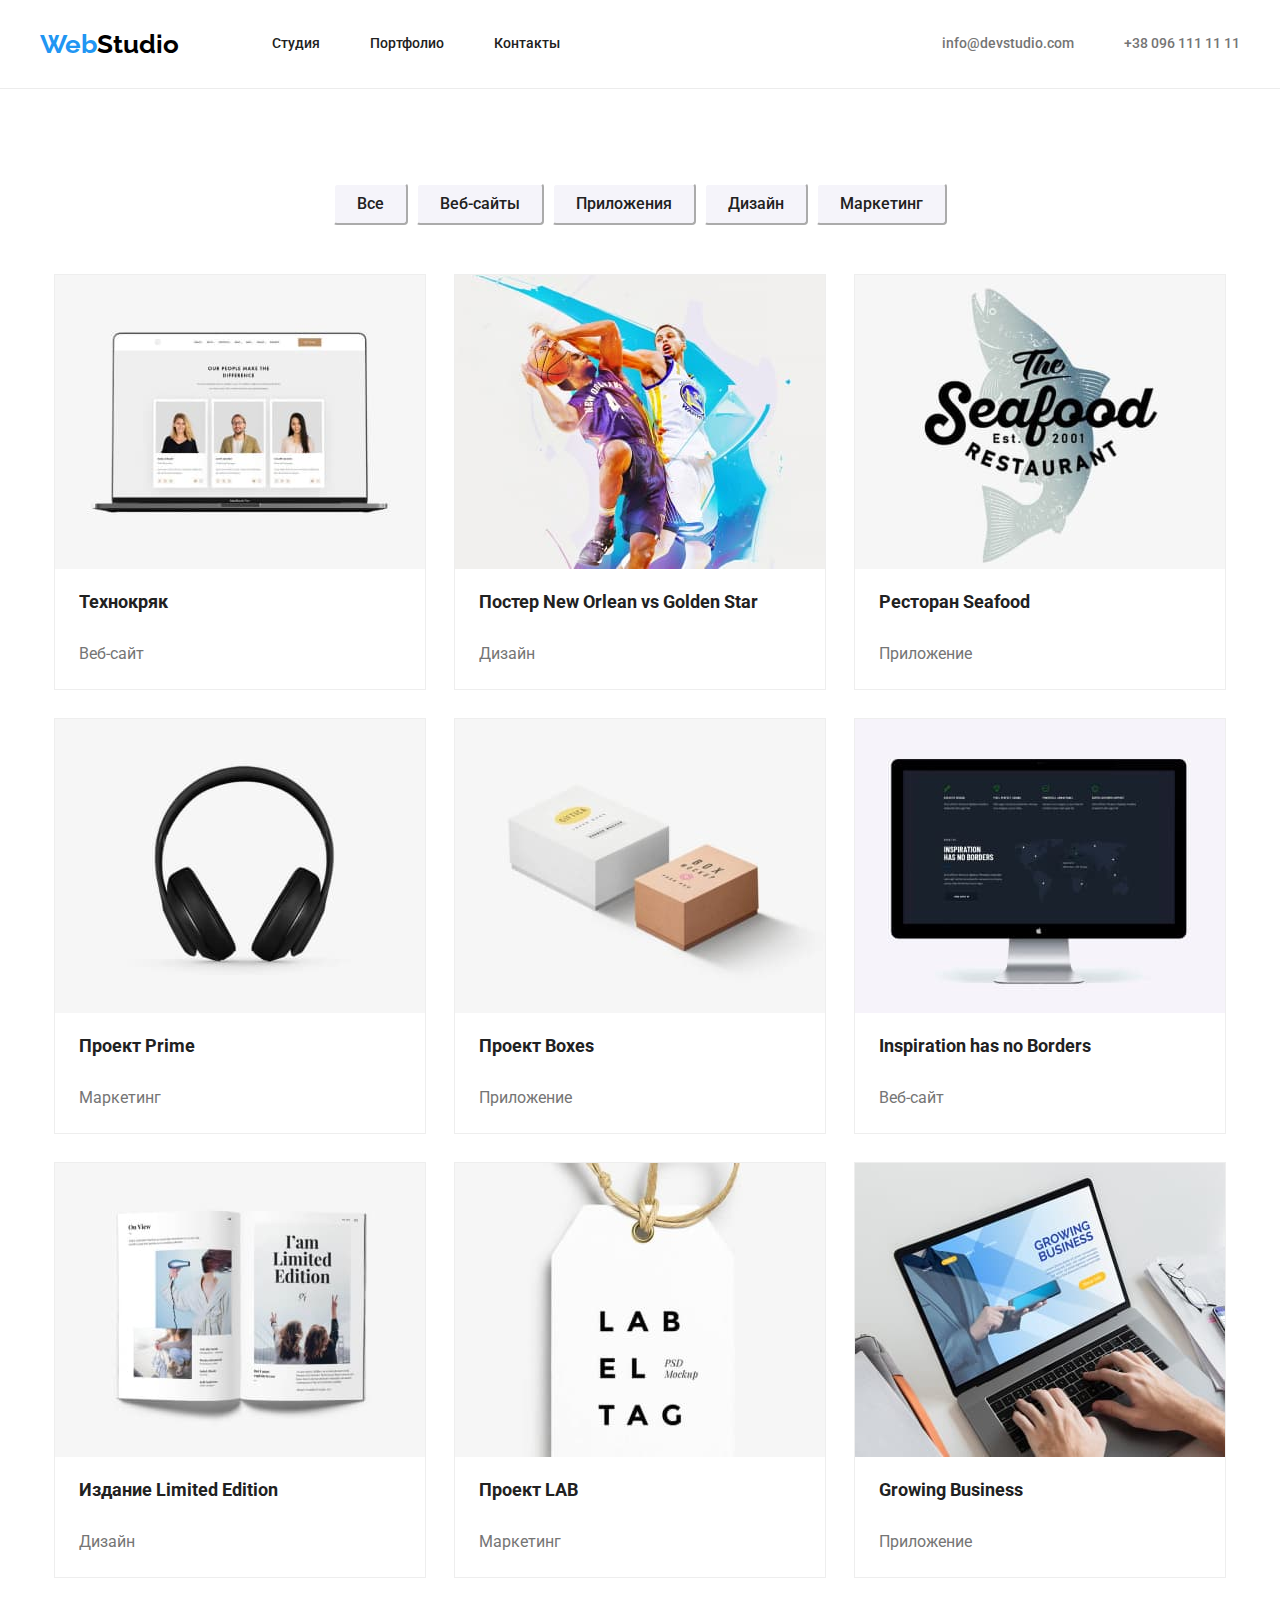
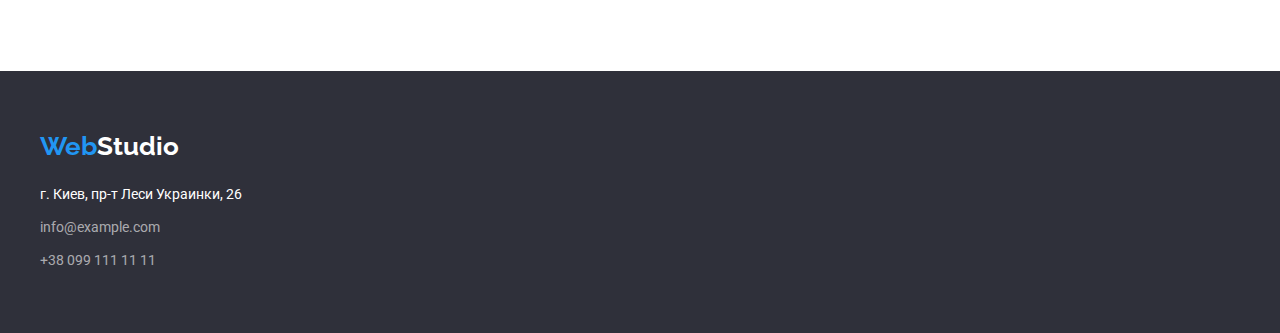
==== commit 8403ab24: "HW3 mistakes part2" ====
--- a/portfolio.html
+++ b/portfolio.html
@@ -35,9 +35,9 @@
         </ul>
       </div>
     </header>
-    <div class="container-content">
-      <main>
-        <section class="content-list">
+    <main>
+      <section class="content-list">
+        <div class="container-portfolio">
           <!--Фильтр-->
           <ul class="filter">
             <li class="filter-button"><button type="button">Все</button></li>
@@ -102,9 +102,9 @@
               <p>Приложение</p>
             </li>
           </ul>
-        </section>
-      </main>
-    </div>
+        </div>
+      </section>
+    </main>
     <!--Подвал Сайта-->
     <footer>
       <div class="container-foot">
--- a/css/styles.css
+++ b/css/styles.css
@@ -11,8 +11,12 @@
 }
 
 /* Шапка */
+
+header {
+  border-bottom: solid 1px #ececec;
+}
+
 .container-content {
-  width: 1230px;
   margin-left: auto;
   margin-right: auto;
 }
@@ -43,7 +47,6 @@
   padding-right: 15px;
   align-items: center;
   justify-content: center;
-  border-bottom: 1px solid #ececec;
 }
 
 ul {
@@ -154,13 +157,16 @@
 
 /* Фильтр */
 
+.content-list {
+  padding-top: 94px;
+  padding-bottom: 94px;
+}
+
 .filter {
   display: flex;
   justify-content: center;
   margin-left: auto;
   margin-right: auto;
-  margin-top: 94px;
-  margin-bottom: 50px;
 }
 
 .filter button {
@@ -192,13 +198,13 @@
   display: flex;
   flex-wrap: wrap;
   justify-content: center;
-  flex-basis: 1100px;
-  margin-left: auto;
-  margin-right: auto;
-  margin-bottom: 94px;
+  width: 1230px;
+  margin-left: auto;
+  margin-right: auto;
+  margin-bottom: 0px;
   padding-left: 0px;
   padding-right: 0px;
-  padding-top: 0px;
+  padding-top: 50px;
   padding-bottom: 0px;
 }
 
@@ -249,9 +255,15 @@
 
 /* Преимущества */
 
+.container-advantages {
+  padding-top: 94px;
+  padding-bottom: 94px;
+}
+
 .advantages {
   display: flex;
-  margin-top: 94px;
+  justify-content: center;
+
   margin-left: auto;
   margin-right: auto;
   margin-bottom: 0;
@@ -269,7 +281,7 @@
   margin-right: 0px;
 }
 
-.advantages h2 {
+.advantages-title {
   font-weight: 700px;
   font-size: 14px;
   line-height: 1.14;
@@ -284,17 +296,22 @@
 
 /* Примеры */
 
-.example {
-  margin-top: 94px;
-}
-
-.example h2,
-.team h2 {
+.container-example {
+  margin-left: auto;
+  margin-right: auto;
+  margin-top: 0px;
+  margin-bottom: 0px;
+  padding-bottom: 94px;
+}
+
+.section-title {
   font-weight: 700;
   font-size: 36px;
   line-height: 1.17;
   text-align: center;
-  margin-bottom: 50px;
+  margin-top: 0px;
+  margin-bottom: 0px;
+  padding-bottom: 50px;
 }
 
 .example-img {
@@ -316,7 +333,11 @@
 
 .team {
   background-color: #f5f4fa;
-  margin-top: 94px;
+}
+
+.container-team {
+  margin-left: auto;
+  margin-right: auto;
   padding-top: 94px;
   padding-bottom: 94px;
 }
@@ -330,7 +351,7 @@
   background-color: #f5f4fa;
 }
 
-.teams {
+.team-card {
   background-color: #ffffff;
   display: flex;
   flex-direction: column;
@@ -338,25 +359,44 @@
   border-radius: 4px;
   text-align: center;
   margin-right: 30px;
-}
-
-.teams:last-child {
-  margin-right: 0px;
-}
-
-.teams h3 {
+  padding-bottom: 0px;
+}
+
+.team-card:last-child {
+  margin-right: 0px;
+}
+
+.card-discription {
+  padding-top: 30px;
+  padding-bottom: 30px;
+}
+
+.name {
   font-weight: 500;
   font-size: 16px;
   line-height: 1.19;
-  margin-top: 30px;
+  padding-top: 0px;
+  padding-bottom: 0px;
+  padding-left: 0px;
+  padding-right: 0px;
+  margin-top: 0px;
   margin-bottom: 10px;
-}
-
-.teams p {
+  margin-left: 0px;
+  margin-right: 0px;
+}
+
+.proffesion {
   color: #757575;
   font-size: 16px;
   line-height: 1.19;
-  margin-bottom: 30px;
+  padding-top: 0px;
+  padding-bottom: 0px;
+  padding-left: 0px;
+  padding-right: 0px;
+  margin-top: 0px;
+  margin-bottom: 0px;
+  margin-left: 0px;
+  margin-right: 0px;
 }
 
 /* Подвал */
@@ -366,17 +406,20 @@
 }
 
 .container-foot {
+  display: flex;
+  flex-direction: column;
+  align-items: flex-start;
   width: 1230px;
   margin-left: auto;
   margin-right: auto;
+  padding-top: 60px;
+  padding-bottom: 60px;
+  padding-left: 15px;
+  padding-right: 15px;
 }
 
 .logo-psn {
   display: block;
-  margin-left: auto;
-  margin-right: auto;
-  padding-top: 60px;
-  padding-left: 15px;
 }
 
 .logo-f {
@@ -396,13 +439,8 @@
 .foot-psn {
   display: flex;
   flex-direction: column;
-  margin-left: auto;
-  margin-right: auto;
-  margin-top: 20px;
-  margin-bottom: 0px;
-  padding-left: 15px;
+  padding-top: 20px;
   padding-right: 15px;
-  padding-bottom: 60px;
 }
 
 .foot-item {
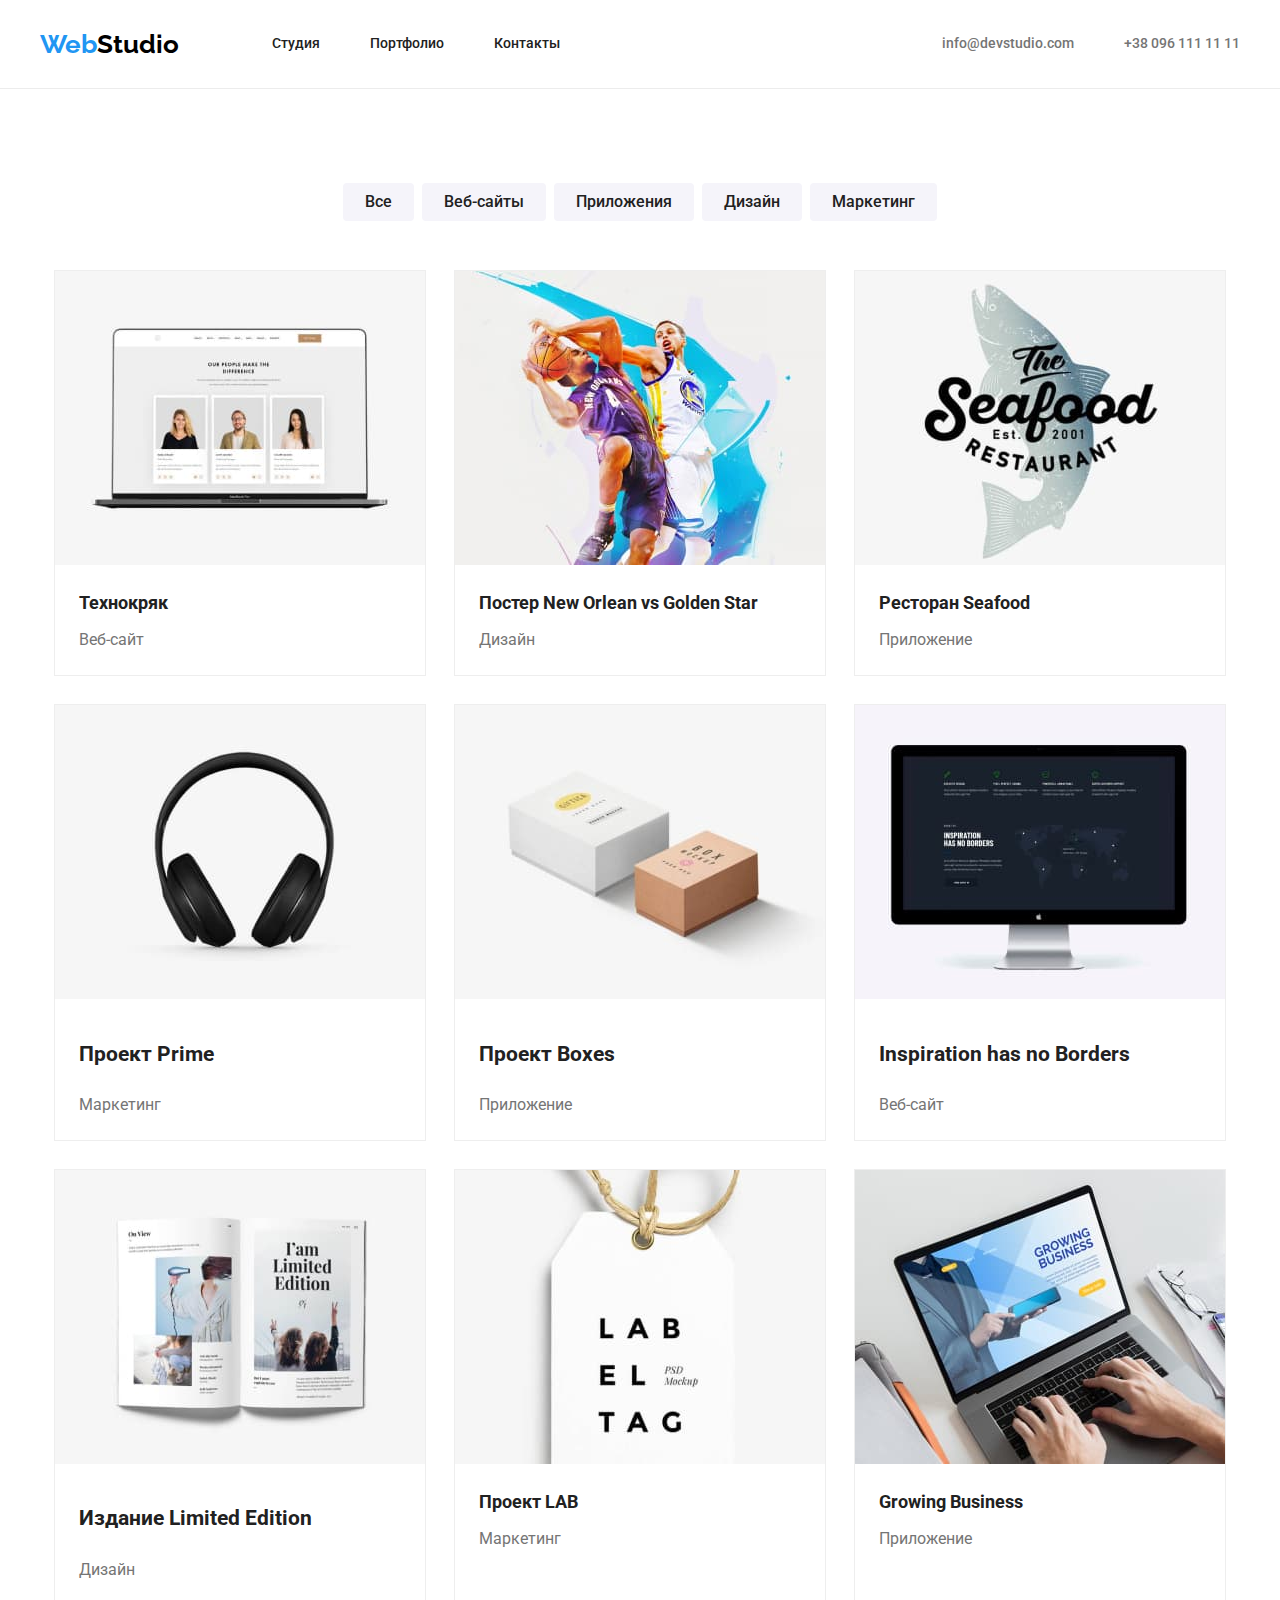
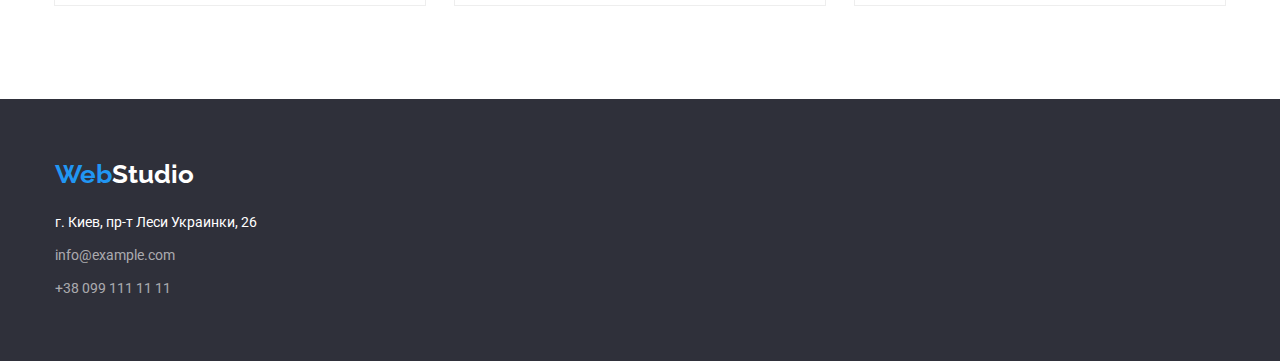
==== commit 6ce058ff: "Правки" ====
--- a/portfolio.html
+++ b/portfolio.html
@@ -37,7 +37,7 @@
     </header>
     <main>
       <section class="content-list">
-        <div class="container-portfolio">
+        <div class="container">
           <!--Фильтр-->
           <ul class="filter">
             <li class="filter-button"><button type="button">Все</button></li>
@@ -50,56 +50,74 @@
           <ul class="projects">
             <li class="projects-container">
               <img src="./images/web1.jpg" alt="Сайт на экране" width="370" />
-              <h2>Технокряк</h2>
-              <p>Веб-сайт</p>
+              <div class="project-text">
+                <h2 class="project-name">Технокряк</h2>
+                <p class="project-type">Веб-сайт</p>
+              </div>
             </li>
 
             <li class="projects-container">
               <img src="./images/dys1.jpg" alt="Двое баскетболистов" width="370" />
-              <h2>Постер New Orlean vs Golden Star</h2>
-              <p>Дизайн</p>
+              <div class="project-text">
+                <h2 class="project-name">Постер New Orlean vs Golden Star</h2>
+                <p class="project-type">Дизайн</p>
+              </div>
             </li>
 
             <li class="projects-container">
               <img src="./images/app1.jpg" alt="Заголовок ресторана" width="370" />
-              <h2>Ресторан Seafood</h2>
-              <p>Приложение</p>
+              <div class="project-text">
+                <h2 class="project-name">Ресторан Seafood</h2>
+                <p class="project-type">Приложение</p>
+              </div>
             </li>
 
             <li class="projects-container">
               <img src="./images/mark1.jpg" alt="Наушники" width="370" />
-              <h2>Проект Prime</h2>
-              <p>Маркетинг</p>
+              <div class="project-text">
+                <h2 class="projects-name">Проект Prime</h2>
+                <p class="project-type">Маркетинг</p>
+              </div>
             </li>
 
             <li class="projects-container">
               <img src="./images/app2.jpg" alt="Две коробки" width="370" />
-              <h2>Проект Boxes</h2>
-              <p>Приложение</p>
+              <div class="project-text">
+                <h2 class="projects-name">Проект Boxes</h2>
+                <p class="project-type">Приложение</p>
+              </div>
             </li>
 
             <li class="projects-container">
               <img src="./images/web2.jpg" alt="Монитор" width="370" />
-              <h2>Inspiration has no Borders</h2>
-              <p>Веб-сайт</p>
+              <div class="project-text">
+                <h2 class="projects-name">Inspiration has no Borders</h2>
+                <p class="project-type">Веб-сайт</p>
+              </div>
             </li>
 
             <li class="projects-container">
               <img src="./images/dys2.jpg" alt="Разворот журнала" width="370" />
-              <h2>Издание Limited Edition</h2>
-              <p>Дизайн</p>
+              <div class="project-text">
+                <h2 class="projects-name">Издание Limited Edition</h2>
+                <p class="project-type">Дизайн</p>
+              </div>
             </li>
 
             <li class="projects-container">
               <img src="./images/mark2.jpg" alt="Тэг" width="370" />
-              <h2>Проект LAB</h2>
-              <p>Маркетинг</p>
+              <div class="project-text">
+                <h2 class="project-name">Проект LAB</h2>
+                <p class="project-type">Маркетинг</p>
+              </div>
             </li>
 
             <li class="projects-container">
               <img src="./images/app3.jpg" alt="Открытый сайт на ноутбуке" width="370" />
-              <h2>Growing Business</h2>
-              <p>Приложение</p>
+              <div class="project-text">
+                <h2 class="project-name">Growing Business</h2>
+                <p class="project-type">Приложение</p>
+              </div>
             </li>
           </ul>
         </div>
--- a/css/styles.css
+++ b/css/styles.css
@@ -16,9 +16,12 @@
   border-bottom: solid 1px #ececec;
 }
 
-.container-content {
-  margin-left: auto;
-  margin-right: auto;
+.container {
+  width: 1200px;
+  margin-left: auto;
+  margin-right: auto;
+  padding-left: 15px;
+  padding-right: 15px;
 }
 
 .logo {
@@ -178,7 +181,7 @@
   line-height: 1.63;
   cursor: pointer;
   border-radius: 4px;
-  border-color: #ffffff;
+  border: none;
   padding: 6px 22px 6px 22px;
 }
 
@@ -198,14 +201,9 @@
   display: flex;
   flex-wrap: wrap;
   justify-content: center;
-  width: 1230px;
-  margin-left: auto;
-  margin-right: auto;
-  margin-bottom: 0px;
-  padding-left: 0px;
-  padding-right: 0px;
-  padding-top: 50px;
-  padding-bottom: 0px;
+  margin-left: auto;
+  margin-right: auto;
+  margin-top: 50px;
 }
 
 .projects-container {
@@ -216,7 +214,6 @@
   text-align: start;
   margin-bottom: 30px;
   margin-right: 30px;
-
   outline: 1px solid #eeeeee;
 }
 
@@ -228,34 +225,31 @@
   margin-bottom: 0;
 }
 
-.projects-container h {
-  margin-top: 20px;
-}
-
-.projects-container h2,
-p {
-  margin-left: 24px;
-  margin-right: 24px;
-}
-
-.projects-container p {
-  margin-top: 4px;
-  margin-bottom: 20px;
-}
-.content-list h2 {
+.project-text {
+  padding-top: 20px;
+  padding-bottom: 20px;
+  padding-left: 24px;
+  padding-right: 24px;
+}
+
+.project-name {
   font-size: 18px;
   line-height: 2;
-}
-
-.content-list p {
+  margin-top: 0px;
+  margin-bottom: 0px;
+}
+
+.project-type {
   color: #757575;
   font-size: 16px;
   line-height: 1.88;
+  margin-top: 4px;
+  margin-bottom: 0px;
 }
 
 /* Преимущества */
 
-.container-advantages {
+.adv {
   padding-top: 94px;
   padding-bottom: 94px;
 }
@@ -263,10 +257,6 @@
 .advantages {
   display: flex;
   justify-content: center;
-
-  margin-left: auto;
-  margin-right: auto;
-  margin-bottom: 0;
 }
 
 .advantage-item {
@@ -296,11 +286,7 @@
 
 /* Примеры */
 
-.container-example {
-  margin-left: auto;
-  margin-right: auto;
-  margin-top: 0px;
-  margin-bottom: 0px;
+.example {
   padding-bottom: 94px;
 }
 
@@ -310,8 +296,7 @@
   line-height: 1.17;
   text-align: center;
   margin-top: 0px;
-  margin-bottom: 0px;
-  padding-bottom: 50px;
+  margin-bottom: 50px;
 }
 
 .example-img {
@@ -333,11 +318,6 @@
 
 .team {
   background-color: #f5f4fa;
-}
-
-.container-team {
-  margin-left: auto;
-  margin-right: auto;
   padding-top: 94px;
   padding-bottom: 94px;
 }
@@ -403,17 +383,17 @@
 
 footer {
   background-color: #2f303a;
+  padding-top: 60px;
+  padding-bottom: 60px;
 }
 
 .container-foot {
   display: flex;
   flex-direction: column;
   align-items: flex-start;
-  width: 1230px;
-  margin-left: auto;
-  margin-right: auto;
-  padding-top: 60px;
-  padding-bottom: 60px;
+  width: 1200px;
+  margin-left: auto;
+  margin-right: auto;
   padding-left: 15px;
   padding-right: 15px;
 }
